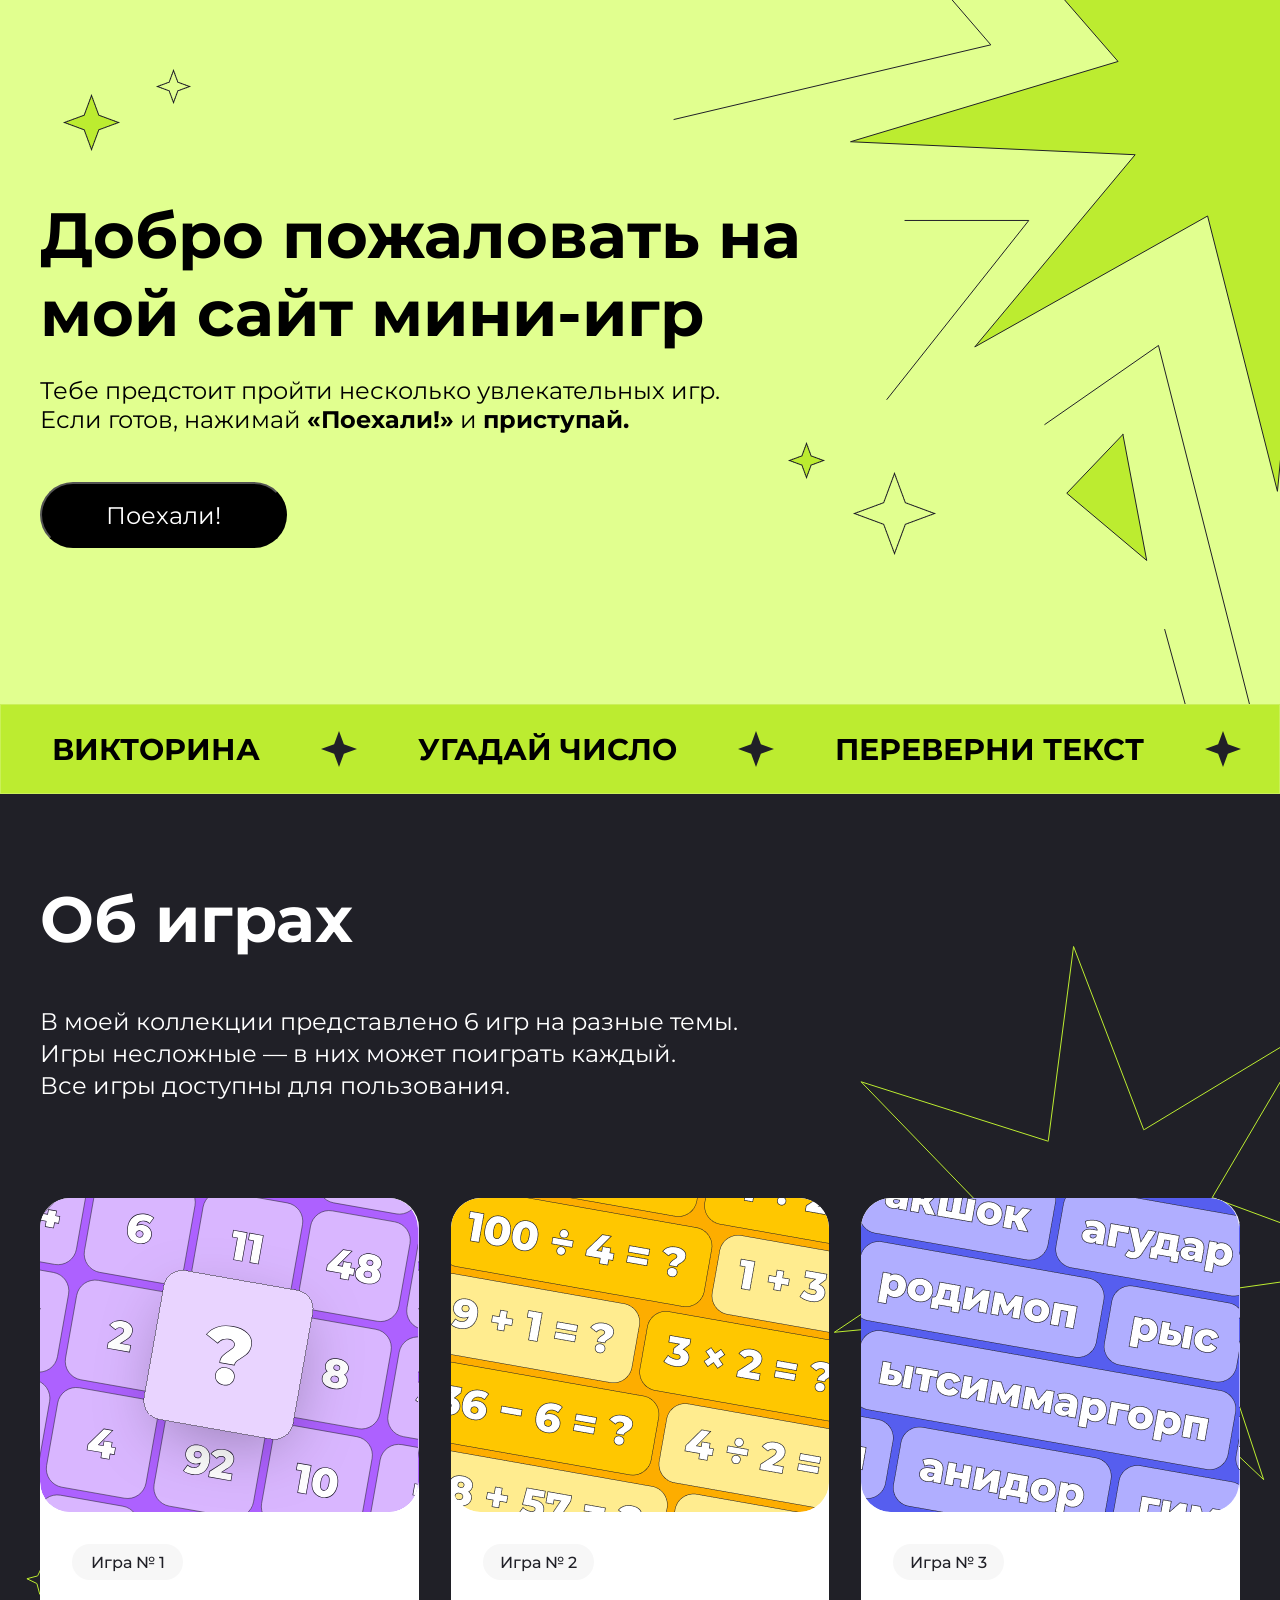
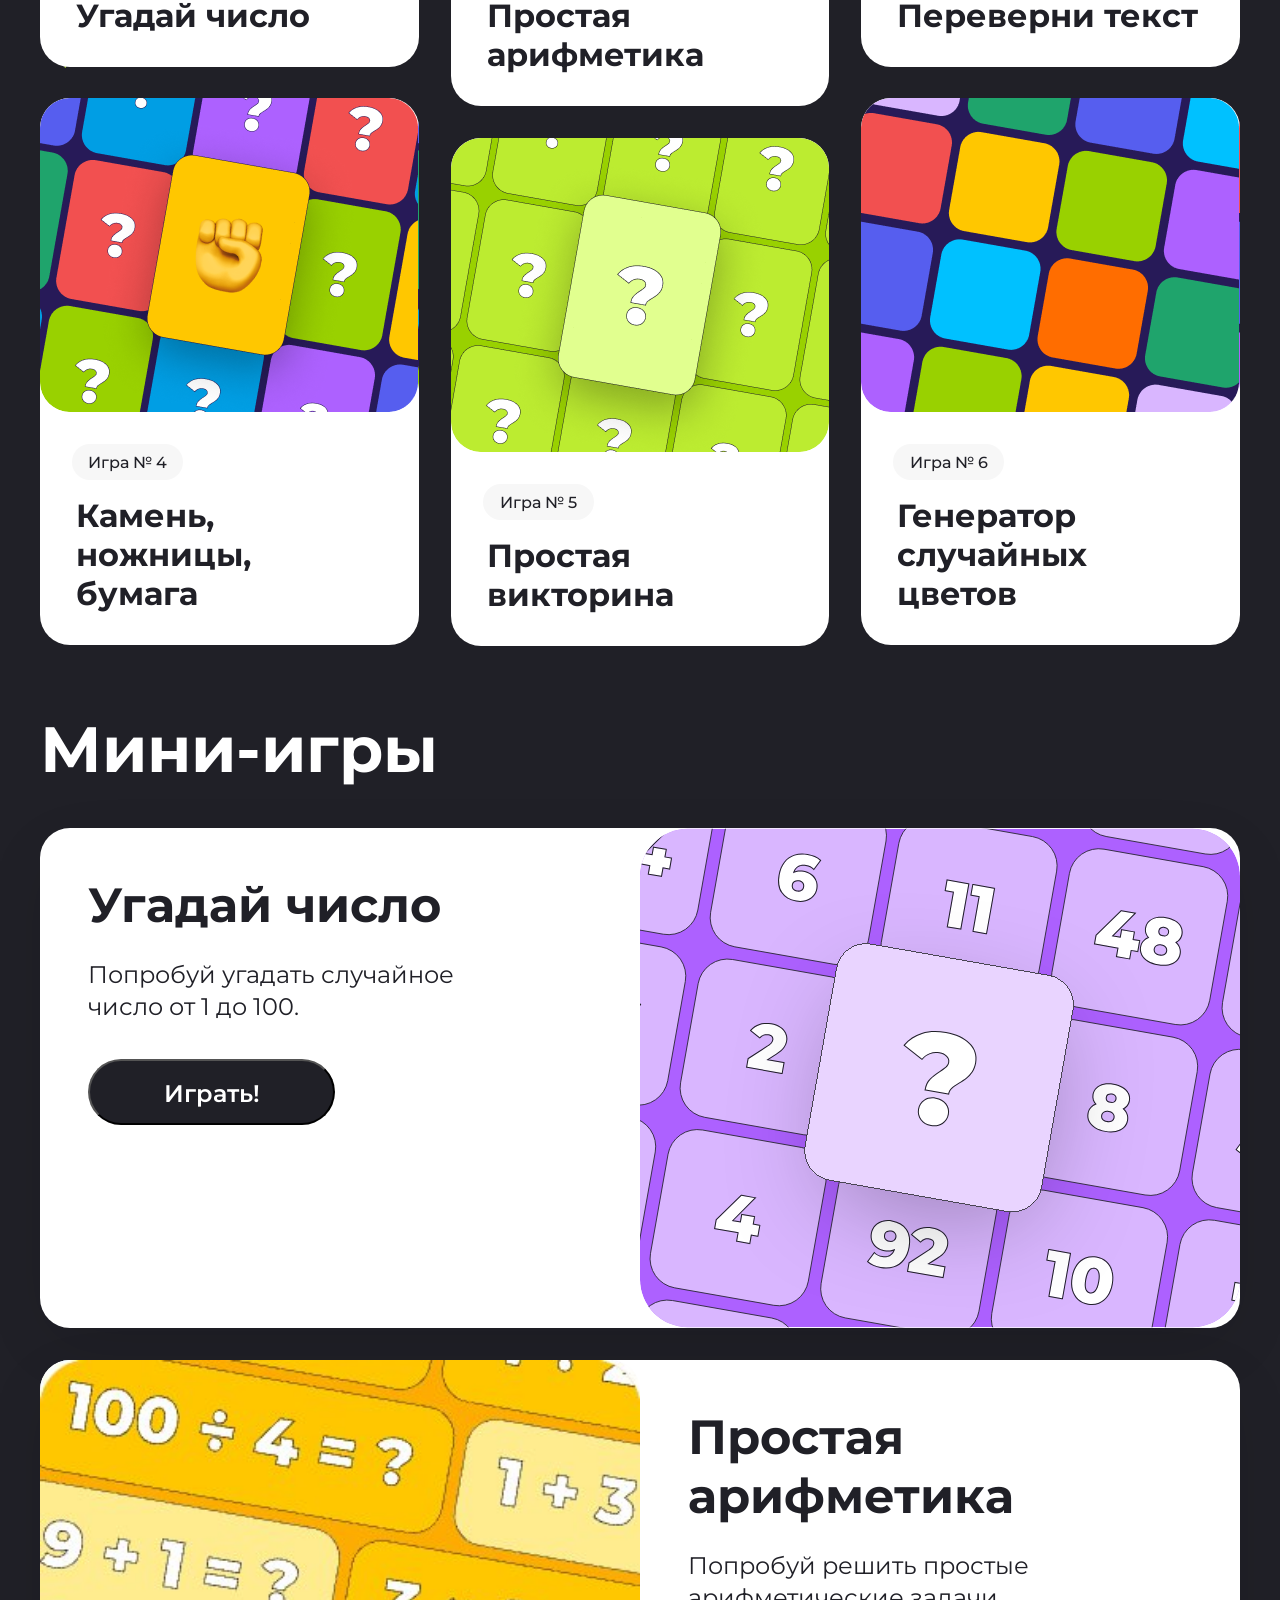
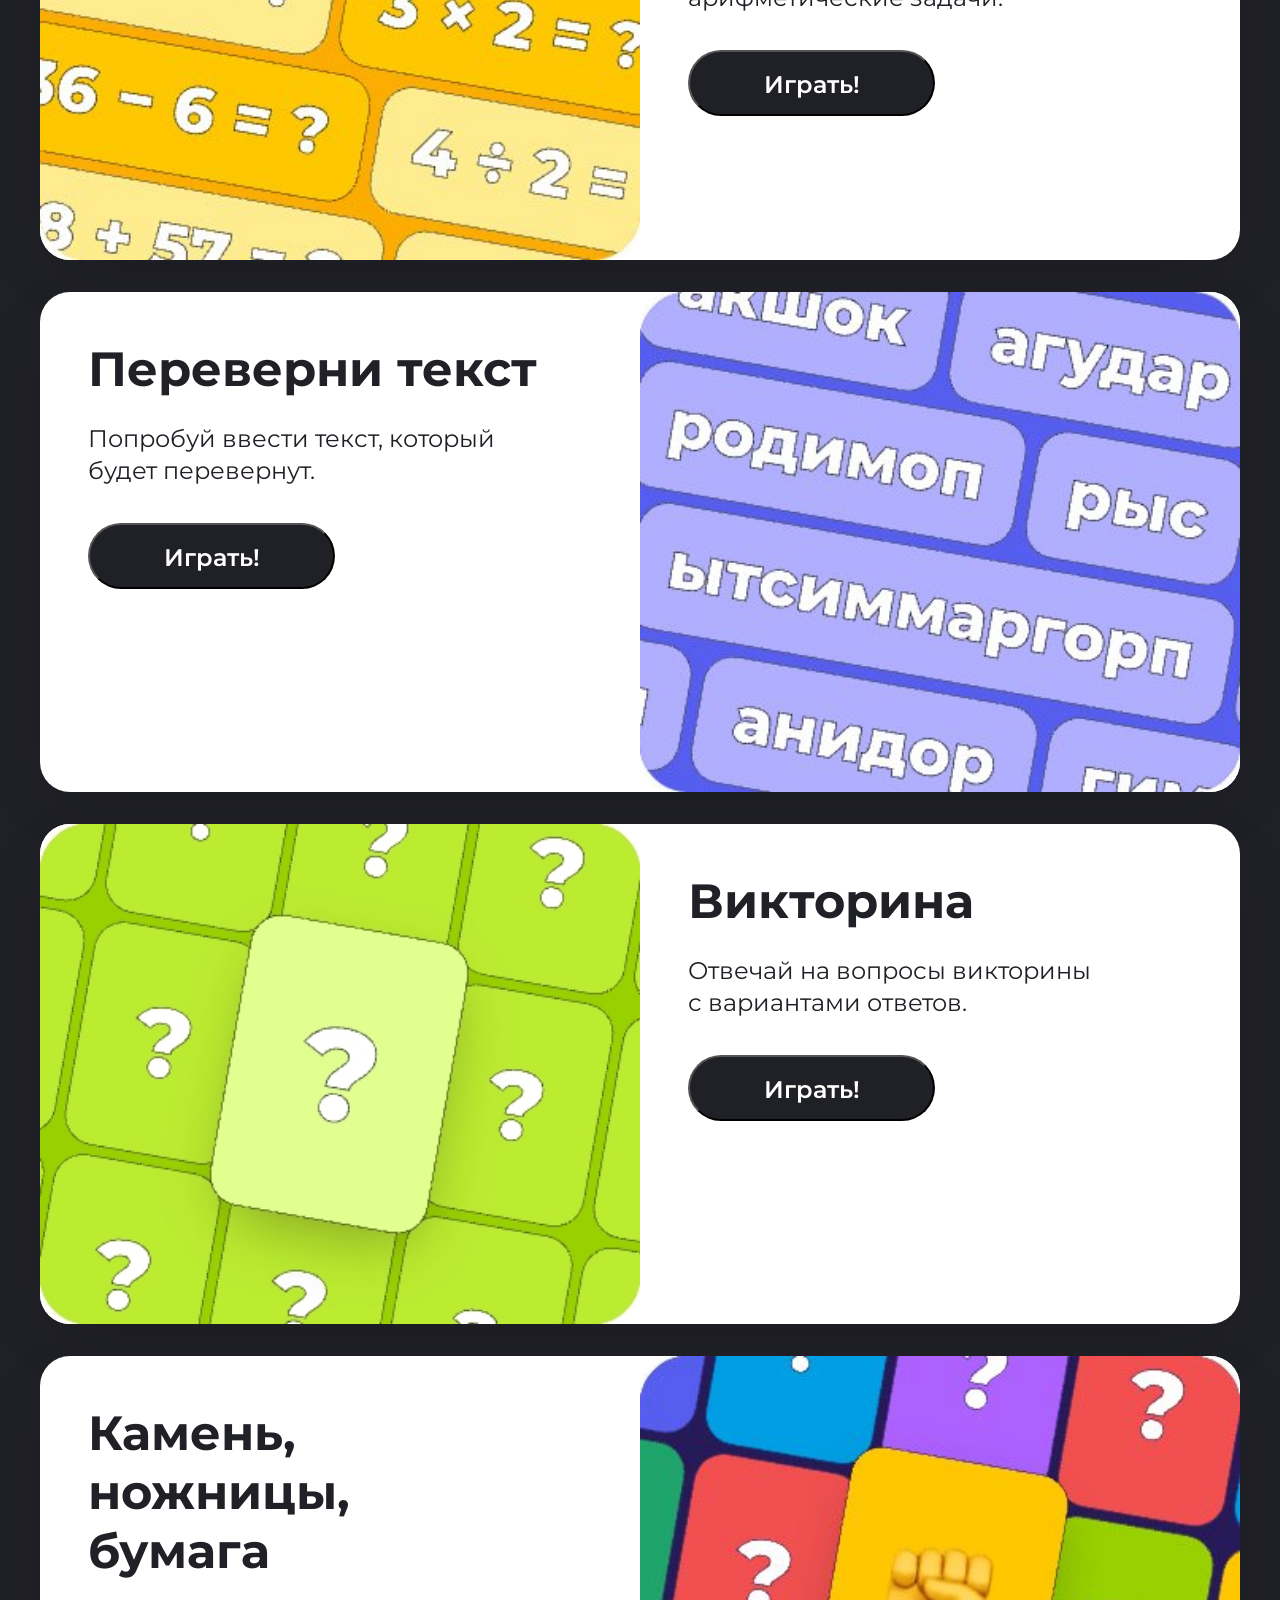
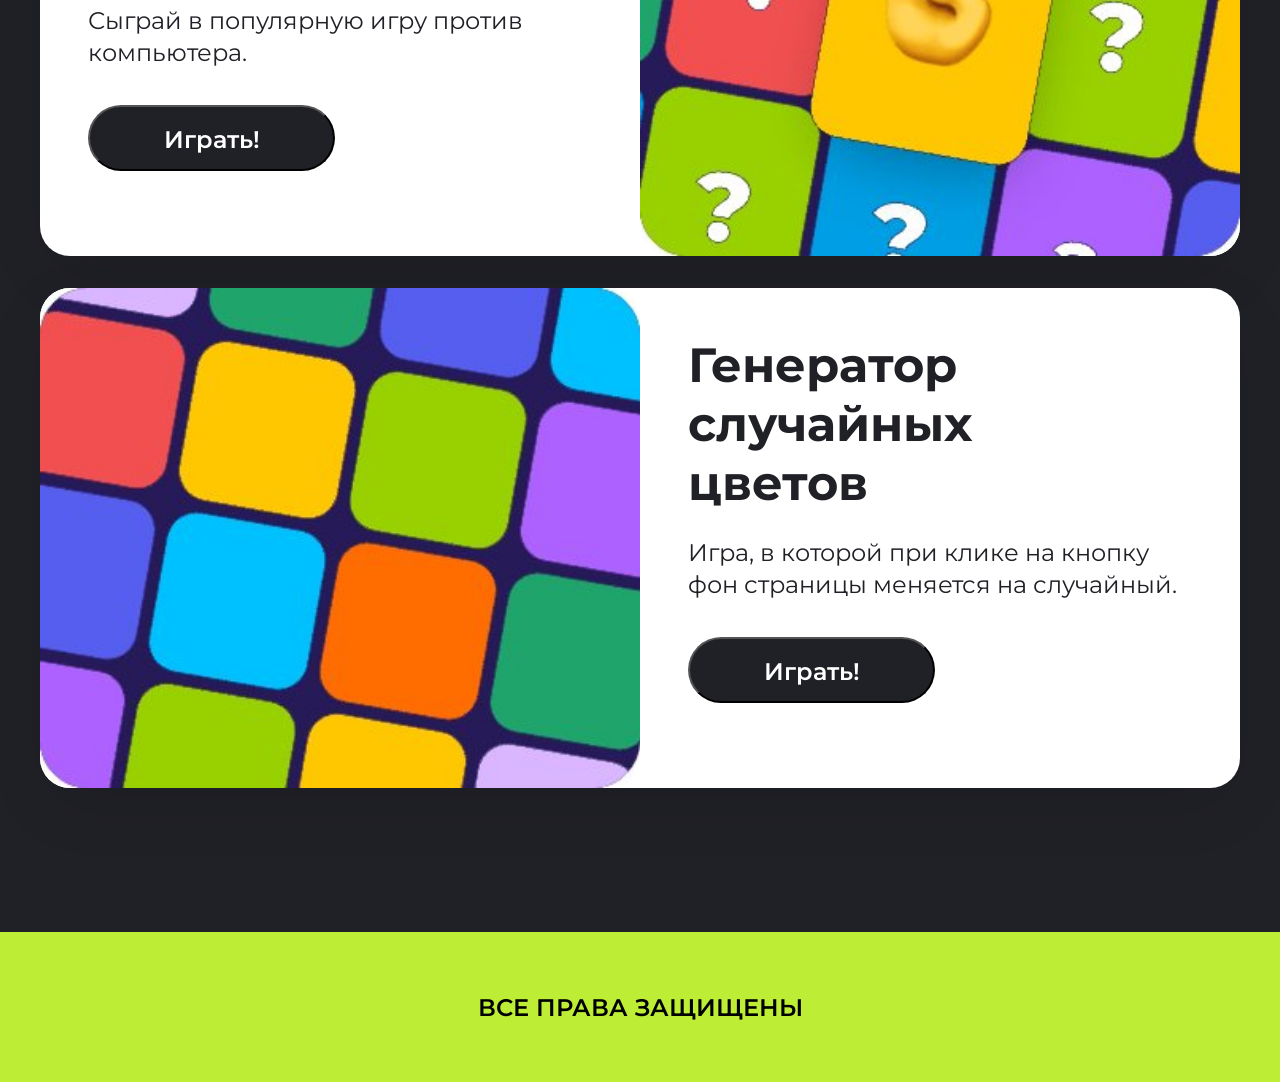
==== index.html @ 97256fae "Revert "добавлен 2 и 3 блок  задач по js"" ====
<!DOCTYPE html>
<html lang="en">
<head>
    <meta charset="UTF-8">
    <meta name="viewport" content="width=device-width, initial-scale=1.0">
    <link rel="preconnect" href="https://fonts.googleapis.com">
    <link rel="preconnect" href="https://fonts.gstatic.com" crossorigin>
    <link href="https://fonts.googleapis.com/css2?family=Montserrat:ital,wght@0,100..900;1,100..900&display=swap" rel="stylesheet">
    <link rel="stylesheet" href="style.css">
    <title>Homework1</title>
</head>
<body>
    <header class="header center">
        <section>
            <div class="distance">
        <h1 class="section__title">Добро пожаловать 
            на мой сайт мини-игр</h1>
        <p class="section__description">Тебе предстоит пройти несколько увлекательных игр. 
            Если готов, нажимай <b>«Поехали!»</b> и <b>приступай.</b></p>
            </div>
        </section>
        <button class="header__button">Поехали!</button>
    </header>
    <main>
      <div class="banner">
        <div class="banner__text">Викторина</div><img class="banner__img" src="img/Star_black.svg" alt="Star">
        <div class="banner__text">угадай число</div><img class="banner__img" src="img/Star_black.svg" alt="Star">
        <div class="banner__text">Переверни текст</div><img class="banner__img" src="img/Star_black.svg" alt="Star">
        <div class="banner__text">Простая арифметика</div><img class="banner__img" src="img/Star_black.svg" alt="Star">
        <div class="banner__text">Камень, ножницы, бумага</div><img class="banner__img" src="img/Star_black.svg" alt="Star">
        <div class="banner__text">Генератор случайных цветов</div><img class="banner__img" src="img/Star_black.svg" alt="Star"> 
    </div>
        <section class="games__container center">
            <h2 class="games"> Об играх</h2>
            <p class="games__text">В моей коллекции представлено 6 игр на разные темы.<br>
                 Игры несложные — в них может поиграть каждый. <br>
                Все игры доступны для пользования.</p>

        <article class="product__games">
          <a class="img__card" href="#">
            <div class="img__item img__item_1"></div>
            <div class="img__number">Игра № 1</div>
            <div class="img__text">Угадай число</div>
          </a>
          <a class="img__card"  href="#">
            <div class="img__item img__item_2"></div>
            <div class="img__number">Игра № 2</div>
            <div class="img__text">Простая арифметика</div>
          </a>
          <a class="img__card"  href="#">
              <div class="img__item img__item_3"></div>
              <div class="img__number">Игра № 3</div>
              <div class="img__text">Переверни текст</div>
          </a>
          <a class="img__card img__card_top" href="#">
              <div class="img__item img__item_4"></div>
              <div class="img__number">Игра № 4</div>
              <div class="img__text">Камень, ножницы, <br> бумага</div>

          </a>
          <a class="img__card"  href="#">
            <div class="img__item img__item_5"></div>
            <div class="img__number">Игра № 5</div>
            <div class="img__text">Простая викторина</div>
        </a>
        <a class="img__card img__card_top" href="#">
            <div class="img__item img__item_6"></div>
            <div class="img__number">Игра № 6</div>
            <div class="img__text">Генератор случайных цветов</div>
        </a>

        </article>
        </section>
        <section class="minigame center">

            <img class="fon__star fon__star_topm" src="./img/Star 11.png" alt="#">
            <img class="fon__star fon__star_topl" src="./img/Star 12.png" alt="#">
            <img class="fon__star fon__star_butm" src="./img/Star 11.png" alt="#">
            <img class="fon__star fon__star_butl" src="./img/Star 12.png" alt="#">
            
            <h1 class="minigame__title">Мини-игры</h1>
            <div class="minigame__conteiner">
                <div class="preview-game preview-game1  preview-game--left">
                    <div class="preview-game__text">
                        <h1 class="preview-game__title">Угадай число</h1>
                        <p class="preview-game__description">Попробуй угадать случайное <br>число от 1 до 100.</p>
                        <button class="preview-game__button">Играть!</button>
                    </div>
                    <img class="preview-game__img" src="./img/Обложка карточки.svg" alt="Угадай число">
                </div>
                <div class="preview-game preview-game2 preview-game--right">
                    <img class="preview-game__img" src="./img/N2.jpeg" alt="Простая арифметика">
                    <div class="preview-game__text">
                        <h1 class="preview-game__title">Простая арифметика</h1>
                        <p class="preview-game__description">Попробуй решить простые арифметические задачи.</p>
                        <button class="preview-game__button">Играть!</button>
                    </div>
                </div>
                <div class="preview-game preview-game--left">
                    <div class="preview-game__text">
                        <h1 class="preview-game__title">Переверни текст</h1>
                        <p class="preview-game__description">Попробуй ввести текст, который <br> будет перевернут.</p>
                        <button class="preview-game__button">Играть!</button>
                    </div>
                    <img class="preview-game__img" src="./img/N3.jpeg" alt="Переверни текст">
                </div>
                <div class="preview-game preview-game4 preview-game--right">
                    <img class="preview-game__img" src="./img/N5.jpeg" alt="Викторина">
                    <div class="preview-game__text">
                        <h1 class="preview-game__title">Викторина</h1>
                        <p class="preview-game__description">Отвечай на вопросы викторины <br> с вариантами ответов.</p>
                        <button class="preview-game__button">Играть!</button>
                    </div>
                </div>
                <div class="preview-game preview-game--left">
                    <div class="preview-game__text">
                        <h1 class="preview-game__title">Камень, <br> ножницы,<br> бумага</h1>
                        <p class="preview-game__description">Сыграй в популярную игру против компьютера.</p>
                        <button class="preview-game__button">Играть!</button>
                    </div>
                    <img class="preview-game__img" src="./img/N4.jpeg" alt="Камень, ножницы, бумага">
                </div>
                <div class="preview-game preview-game--right">
                    <img class="preview-game__img" src="./img/N6.jpeg" alt="Генератор случайных цветов">
                    <div class="preview-game__text">
                        <h1 class="preview-game__title">Генератор случайных <br> цветов</h1>
                        <p class="preview-game__description">Игра, в которой при клике на кнопку фон страницы меняется на случайный.</p>
                        <button class="preview-game__button">Играть!</button>
                    </div>
                </div>
            </div>
        </section>
        <footer class="footer center">
            <h1 class="footer__title">ВСЕ ПРАВА ЗАЩИЩЕНЫ</h1>
        </footer>    
    </main>
</body>
</html>
---- style.css ----
* {
    margin: 0;
    padding: 0;
    box-sizing: border-box;
  }

body {
    font-family: "Montserrat", sans-serif;
    font-optical-sizing: auto;
    font-weight: 400;
    font-style: normal;
}

.header{
    background: #E1FF8F;
    background-image: url(img/star1.png), url(img/star2.png), url(img/starbig.svg);
    background-position: 63px 69px, calc(100% - 344px) calc(100% - 149px), 101% -10px;
    background-repeat: no-repeat;
}

.center{
    padding-left: calc(50% - 600px);
    padding-right: calc(50% - 600px);
}
.section__title{
    font-size: 64px;
    padding-top: 196px;
    max-width: 769px;
    font-weight: 700;
    line-height: 78px;
    width: 769px;
}

.section__description{
    font-size: 24px;
    padding-top: 24px;
    padding-bottom: 48px;
    width: 720px;
}

.header__button{
    background: rgb(0, 0, 0);
    box-sizing: border-box;
    border-radius: 60px;
    color: rgb(255, 255, 255);
    font-family: Montserrat;
    font-size: 24px;
    font-weight: 400;
    line-height: 15px;
    width: 247px;
    height: 66px;
    margin-bottom: 156px;
}

.button:hover {
    color: black;
    background: white;
}

.banner {
    gap: 10px;
    border: 1px;
    border: 1px solid rgba(255, 255, 255, 0.2);
    -webkit-backdrop-filter: blur(50px);
            backdrop-filter: blur(50px);
    background: rgb(188, 236, 48);
    display: flex;
    align-items: center;
    height: 90px;
    overflow: hidden;
  }
  .banner__text {
    font-family: Montserrat;
    font-size: 30px;
    font-weight: 700;
    line-height: 33px;
    text-transform: uppercase;
    padding-right: 51px;
    padding-left: 51px;
    white-space: nowrap;
  }

.games__container {
    display: flex;
    flex-direction: column;
    align-items: flex-start;
    gap: 24px;
    background: #202027;
    height: 1470px;
    background-image: url(img/Star\ 12.svg), url(img/Star\ 11.svg), url(img/Star\ 12mini.svg);
    background-repeat: no-repeat;
    background-position: calc(100% + 10px) 150px, calc(0% + 25px) 770px, calc(0% + 40px) 820px;

}

.games {
    color: #FFF;
    font-size: 64px;
    font-style: normal;
    font-weight: 700;
    line-height: normal;
    padding-top: 86px;
}

.games__text{
    font-size: 24px;
    padding-top: 24px;
    color: #FFF;
    line-height: 32px; 
    padding-bottom:72px;
}

.product__games{
    max-height: 1060px;
    max-width: 1200px;
    display: grid;
    grid-template-columns: repeat(12, 1fr);
    grid-template-rows: repeat(3, 1fr);
    gap: 32px;
    align-items: start;
}

.img__card {
    display: flex;
    flex-direction: column;
    grid-column: span 4;
    background-color: #FFFFFF ;
    border-radius: 30px;
    text-decoration: none;
}

.img__card_top {
    margin-top: -40px;
}

.img__item {
    border-radius: 30px;
    height: 314px;
}

.img__number {
    width: 111px;
    height: 36px;
    color: rgb(32, 32, 39);
    font-size: 16px;
    font-weight: 500;
    border-radius: 52.58px;
    background: rgb(247, 247, 247);
    display: flex;
    justify-content: center;
    align-items: center;
    margin-top: 32px;
    margin-left: 32px;
    margin-bottom: 16px;
}

.img__text {
    color: rgb(32, 32, 39);
    font-size: 32px;
    font-weight: 700;
    text-align: left;
    margin: 0 36px 32px;
    max-width: 372px;
}

.img__item_1 {
    background: url(img/Обложка\ карточки.svg);
}

.img__item_2 {
    background: url(img/простаяарифметика.png);
}

.img__item_3 {
    background: url(img/перевернитекст.png);
}

.img__item_4 {
    background: url(img/камень.png);
}

.img__item_5 {
    background: url(img/викторина.png);
}

.img__item_6 {
    background: url(img/генератор.png);
}

.minigame {
    position: relative;
    padding-top: 46px;
    padding-bottom: 144px;
    display: flex;
    flex-wrap: wrap;
    flex-direction: column;
    background: rgb(32, 32, 39);
}

.fon__star {
  position: absolute;
}
.fon__star_topm {
  left: 1340px;
  top: 93px;
  transform: rotate(deg);
}
.fon__star_topl {
  left: 1370px;
  top: 130px;
  transform: rotate(deg);
}
.fon__star_butm {
  left: 1340px;
  bottom: 65px;
}
.fon__star_butl {
  left: 1370px;
  bottom: 80px;
}
.minigame__title {
  color: rgb(255, 255, 255);
  font-family: inherit;
  font-size: 64px;
  font-weight: 700;
  line-height: 78px;
  text-align: left;
  margin-bottom: 40px;
}
.minigame__conteiner {
  display: flex;
  flex-direction: column;
  gap: 32px;
}

.preview-game {
  height: 500px;
  display: flex;
  border-radius: 30px;
  box-shadow: 0px 20px 67px -12px rgba(0, 0, 0, 0.13);
  background: rgb(255, 255, 255);
  justify-content: space-between;

}

.preview-game4{
  justify-content: flex-start;
}
.preview-game__text {
  padding: 48px;
  font-size: 24px;
  display: flex;
  flex-wrap: wrap;
  flex-direction: column;
  align-items: flex-start;
}


.preview-game__title {
  color: rgb(32, 32, 39);
  font-family: inherit;
  font-size: 48px;
  font-weight: 700;
  line-height: 59px;
  text-align: left;
}
.preview-game__description {
  color: rgb(32, 32, 39);
  font-family: inherit;
  font-weight: 400;
  line-height: 32px;
  text-align: left;
  margin-top: 24px;
}
.preview-game__button {
  margin-top: 36px;
  padding: 16px 28px 16px 28px;
  border-radius: 60px;
  background: rgb(32, 32, 39);
  color: rgb(255, 255, 255);
  font-family: inherit;
  font-size: 24px;
  font-weight: 600;
  line-height: 141.69%;
  text-align: center;
  width: 247px;
  height: 66px;
}
.preview-game__button:hover {
  background: rgb(255, 255, 255);
  color: rgb(32, 32, 39);
}
.preview-game__img {
  width: 600px;
  height: 500px;
  flex-shrink: 0;
  border-radius: 30px;
}

.footer {
  height: 150px;
  background-color: rgb(189, 237, 53);
  display: flex;
  justify-content: space-around;
  align-items: center;
}
.footer__title {
  color: rgb(0, 0, 0);
  font-family: inherit;
  font-size: 24px;
  font-weight: 600;
  line-height: 29px;
  text-align: center;
}

@media (max-width: 767px) {
    .center {
      padding-left: 16px;
      padding-right: 16px;
    }
    .header {
      height: 700px;
      background-image: none;
      background-image: url("img/Vectorfon.svg"), url("img/Star 2.svg"), url("img/Star 3.svg"), url("img/Star 4.svg"), url("img/Star 5.svg");
      background-position: calc(100% - 0px) 0px, calc(0% + 37px) 94px , calc(0% + 78px) 69px, calc(100% - 50px) 590px, calc(100% - 100px) 570px;
      background-size: auto, 10%, 5%, 10%, 5%;
    }

    .distance {
      margin-left: 30px;
    }
    .section__title {
      width: 262px;
      padding-top: 147px;
      font-size: 40px;
      font-weight: 700;
      text-align: center;
      line-height: 49px;
      font-family: Montserrat;
    }
    .section__description {
      width: 296px;
      font-size: 16px;
      line-height: 20px;
      text-align: center;
    }
    .header__button {
      width: 285px;
      height: 55px;
      font-size: 16px;
      font-weight: 600;
      line-height: 141.69%;
      text-align: center;
      pointer-events: none;
      margin-left: 30px;
    }
    .banner {
      height: 51px;
      top: 649px;
      left: -6px;
      padding: 16px 24px 16px 24px;
    }
    .banner__text {
      font-size: 16px;
      font-weight: 700;
      line-height: 110%;
    }
    .games__container {
        display: none;
      }
      .minigame {
        padding-top: 48px;
        padding-bottom: 48px;
      }
      .minigame__title {
        padding-bottom: 48px;
        font-size: 40px;
        line-height: 49px;
        margin-bottom: 0px;
      }
      .preview-game {
        position: relative;
        height: auto;
        display: flex;
        flex-direction: column-reverse;
      }
      .preview-game--right {
        flex-direction: column;
      }
      .preview-game__text {
        padding: 29px 29px 32px 29px;
      }
      .preview-game__title {
        font-size: 32px;
        line-height: 39px;
      }
      .preview-game__description {
        font-size: 16px;
        line-height: 20px;
      }
      .preview-game__img {
        height: 285px;
        width: 343px;
        
      }
      .preview-game__button {
        width: 285px;
        height: 55px;
        padding: 16px 28px 16px 28px;
        font-size: 16px;
      }
      .footer {
        height: 100px;
      }
      .footer__title {
        font-size: 16px;
        line-height: 20px;
      }
}
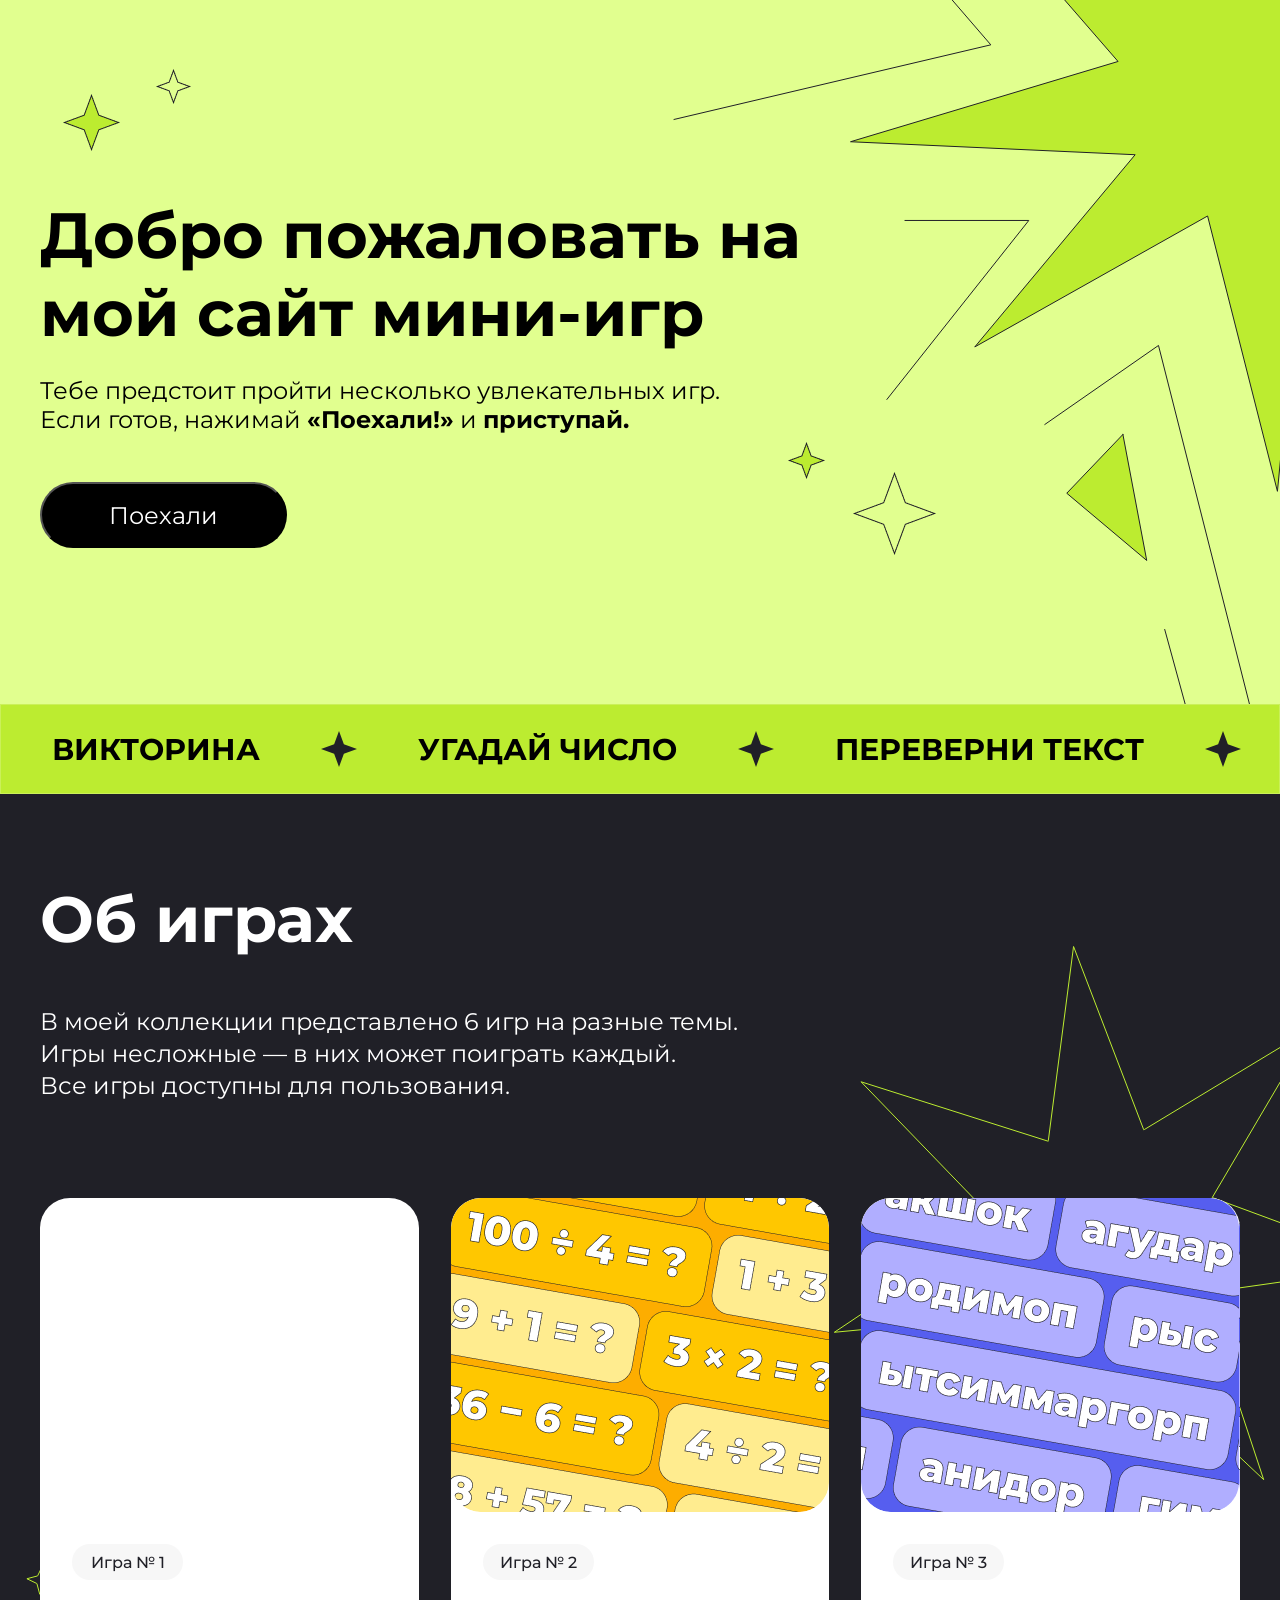
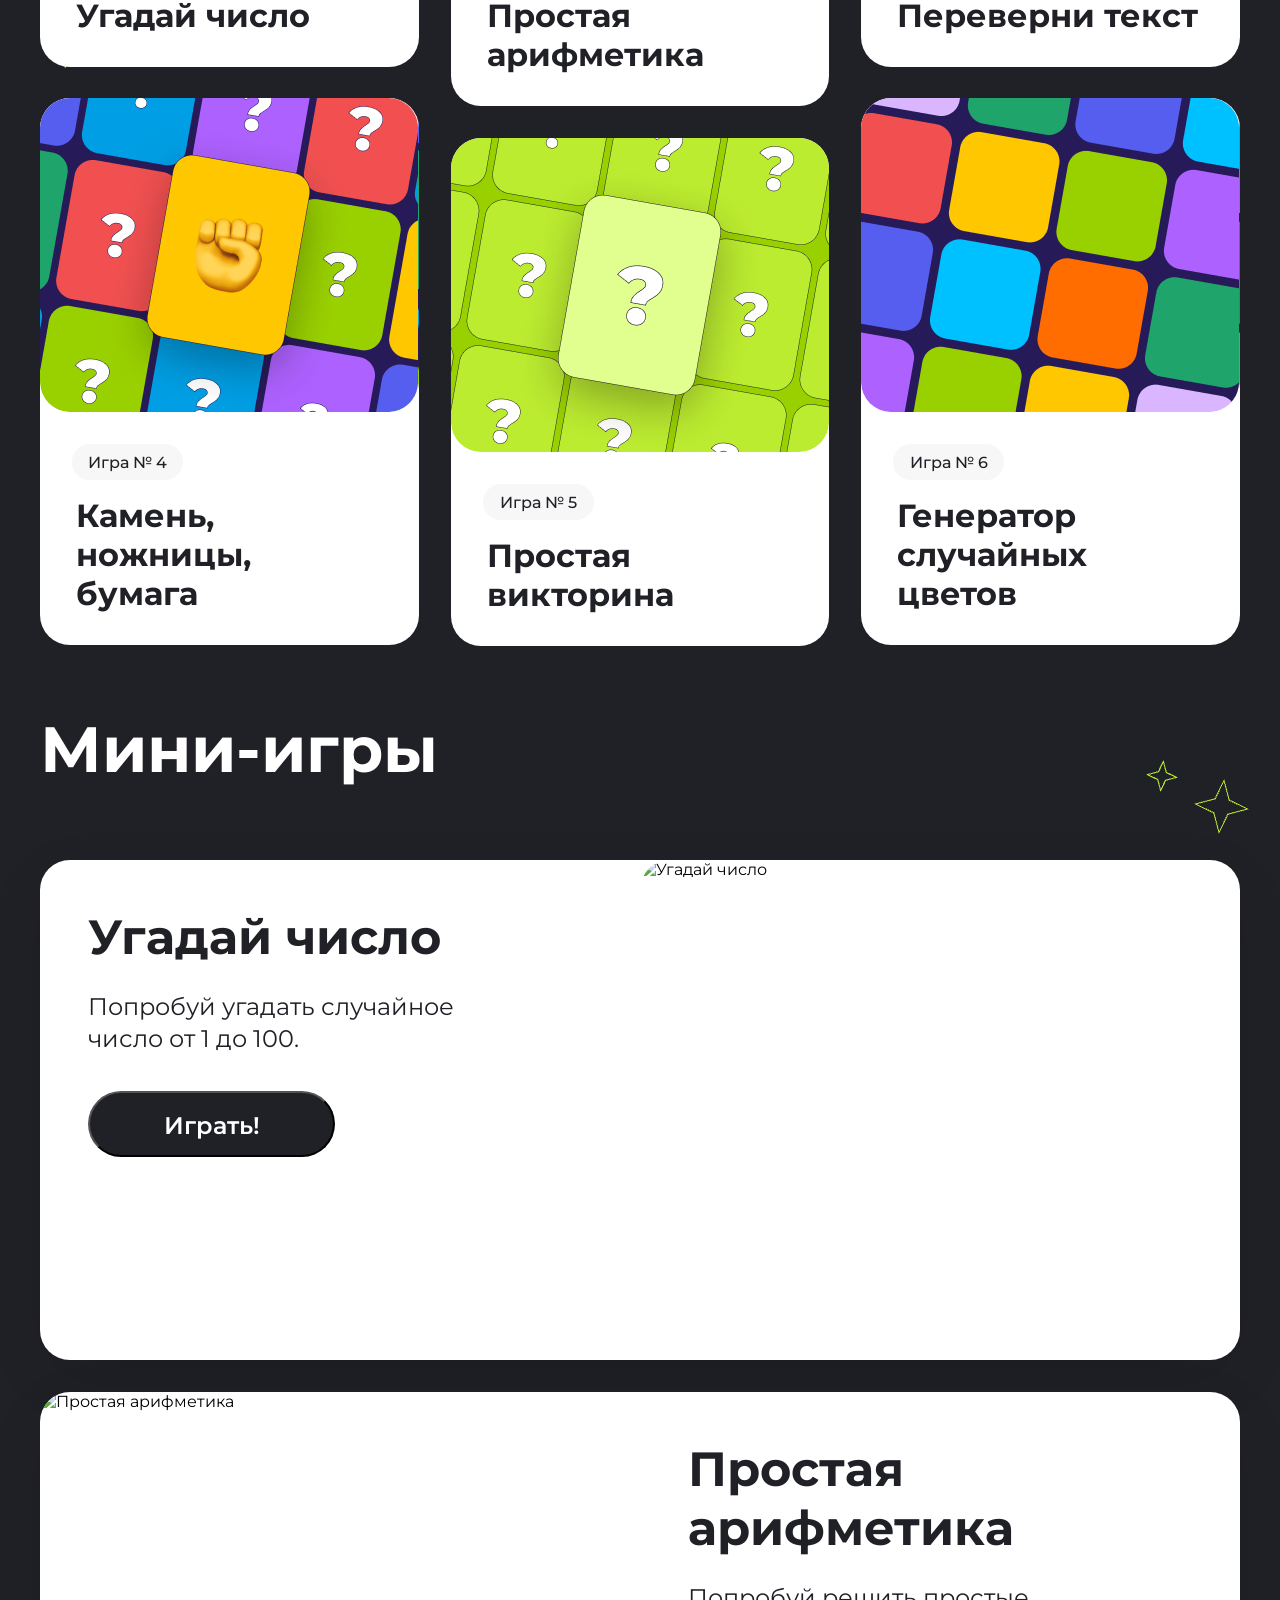
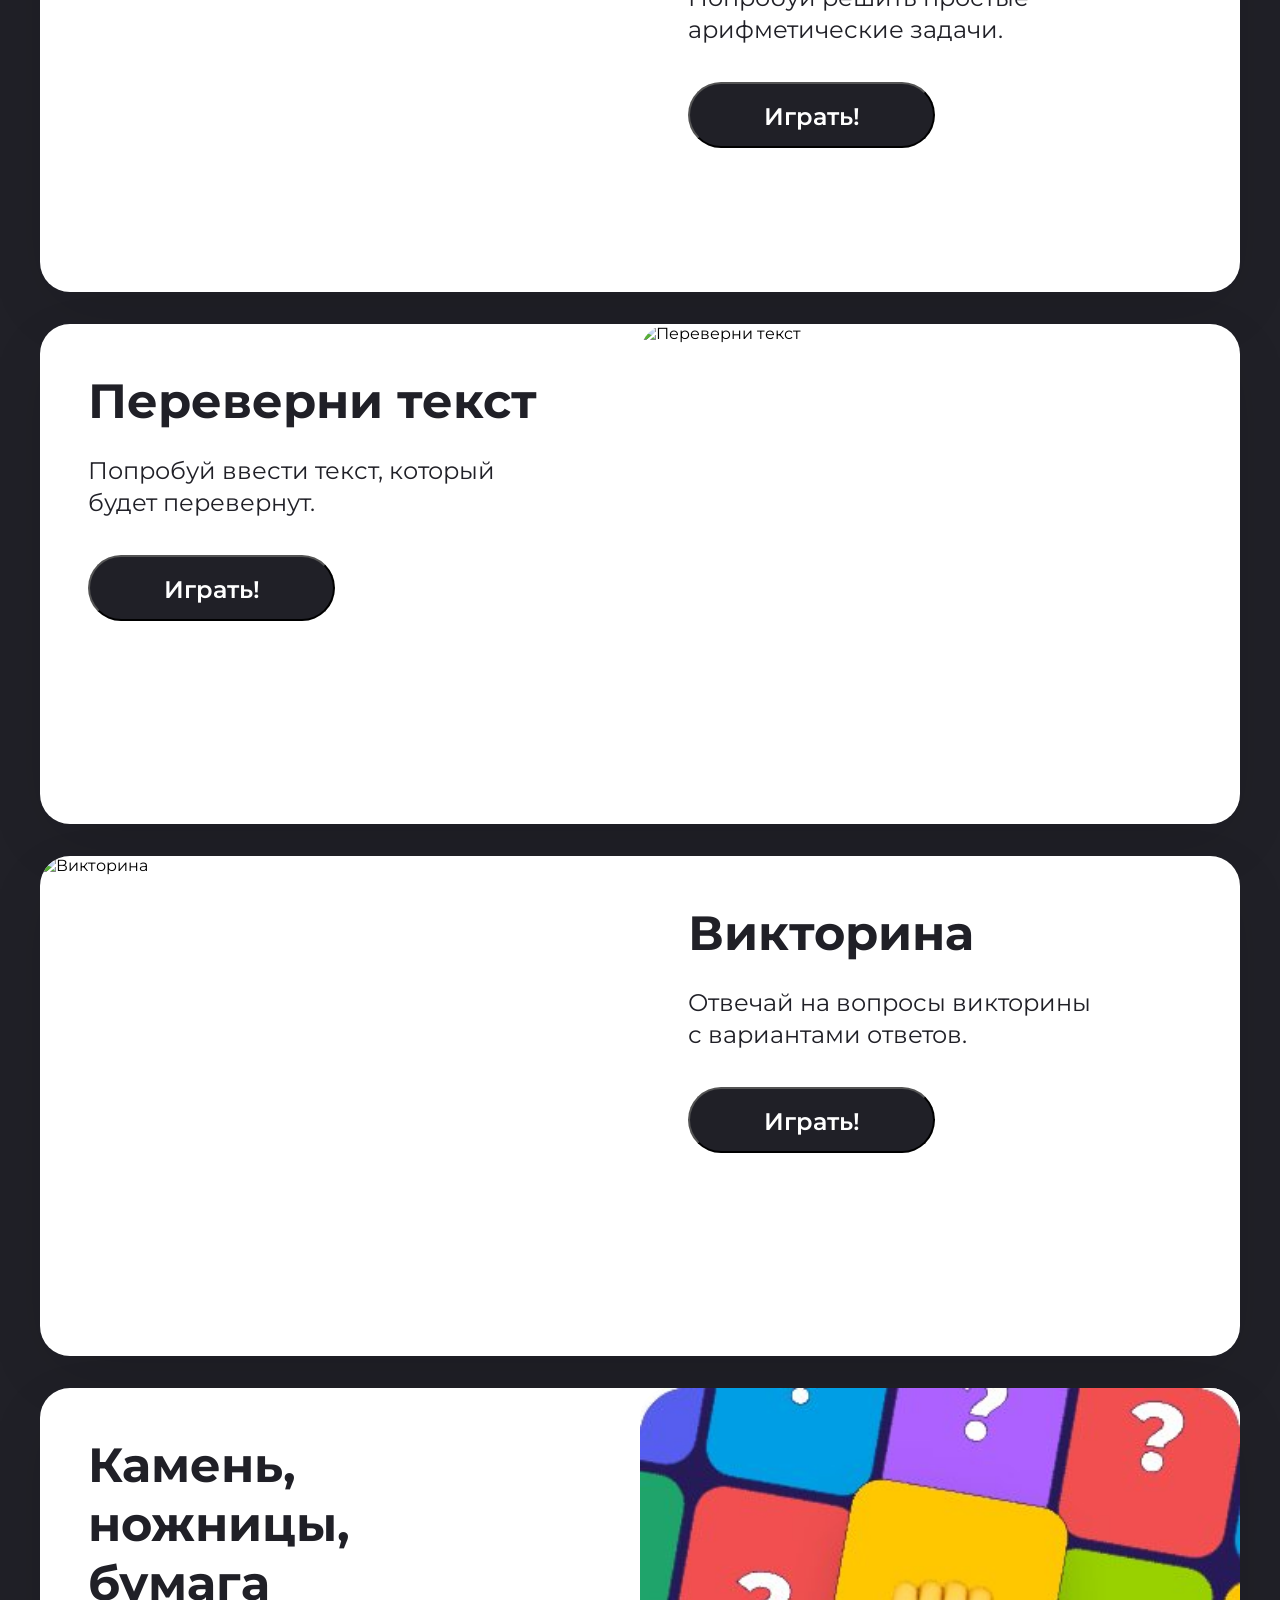
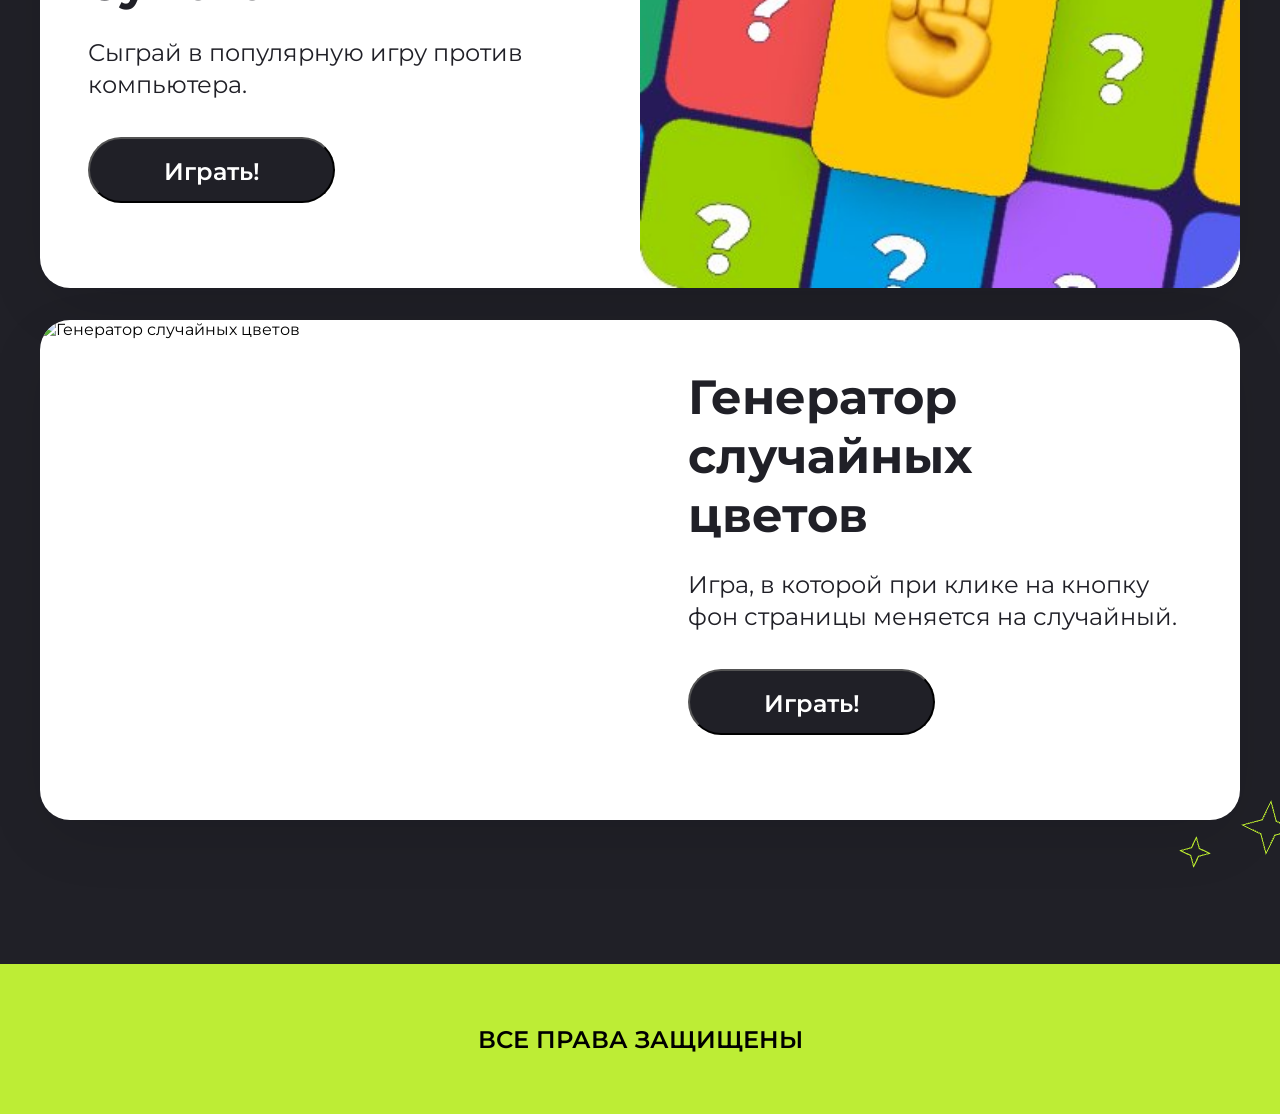
==== commit 836bd445: "кнопка и выравнивание" ====
--- a/index.html
+++ b/index.html
@@ -13,13 +13,15 @@
     <header class="header center">
         <section>
             <div class="distance">
-        <h1 class="section__title">Добро пожаловать 
+        <h1 class="distance__title">Добро пожаловать 
             на мой сайт мини-игр</h1>
-        <p class="section__description">Тебе предстоит пройти несколько увлекательных игр. 
+        <p class="distance__description">Тебе предстоит пройти несколько увлекательных игр. 
             Если готов, нажимай <b>«Поехали!»</b> и <b>приступай.</b></p>
             </div>
         </section>
-        <button class="header__button">Поехали!</button>
+        <form action="#play" class="form__button">
+            <button class="header__button" type="submit" style="text-decoration: none; color: #ffffff;">Поехали</button>
+          </form>
     </header>
     <main>
       <div class="banner">
@@ -31,108 +33,104 @@
         <div class="banner__text">Генератор случайных цветов</div><img class="banner__img" src="img/Star_black.svg" alt="Star"> 
     </div>
         <section class="games__container center">
-            <h2 class="games"> Об играх</h2>
+            <h2 class="games"><a href="#minplay" id="play" style="text-decoration: none; color: #ffffff;">Об играх</a></h2>
             <p class="games__text">В моей коллекции представлено 6 игр на разные темы.<br>
                  Игры несложные — в них может поиграть каждый. <br>
                 Все игры доступны для пользования.</p>
 
-        <article class="product__games">
-          <a class="img__card" href="#">
-            <div class="img__item img__item_1"></div>
-            <div class="img__number">Игра № 1</div>
-            <div class="img__text">Угадай число</div>
+        <article class="games__container__games">
+          <a class="card" href="#">
+            <div class="card__img card__item_1"></div>
+            <div class="card__number">Игра № 1</div>
+            <div class="card__text">Угадай число</div>
           </a>
-          <a class="img__card"  href="#">
-            <div class="img__item img__item_2"></div>
-            <div class="img__number">Игра № 2</div>
-            <div class="img__text">Простая арифметика</div>
+          <a class="card"  href="#">
+            <div class="card__img card__item_2"></div>
+            <div class="card__number">Игра № 2</div>
+            <div class="card__text">Простая арифметика</div>
           </a>
-          <a class="img__card"  href="#">
-              <div class="img__item img__item_3"></div>
-              <div class="img__number">Игра № 3</div>
-              <div class="img__text">Переверни текст</div>
+          <a class="card"  href="#">
+              <div class="card__img card__item_3"></div>
+              <div class="card__number">Игра № 3</div>
+              <div class="card__text">Переверни текст</div>
           </a>
-          <a class="img__card img__card_top" href="#">
-              <div class="img__item img__item_4"></div>
-              <div class="img__number">Игра № 4</div>
-              <div class="img__text">Камень, ножницы, <br> бумага</div>
+          <a class="card img__card_top" href="#">
+              <div class="card__img card__item_4"></div>
+              <div class="card__number">Игра № 4</div>
+              <div class="card__text">Камень, ножницы, <br> бумага</div>
 
           </a>
-          <a class="img__card"  href="#">
-            <div class="img__item img__item_5"></div>
-            <div class="img__number">Игра № 5</div>
-            <div class="img__text">Простая викторина</div>
+          <a class="card"  href="#">
+            <div class="card__img card__item_5"></div>
+            <div class="card__number">Игра № 5</div>
+            <div class="card__text">Простая викторина</div>
         </a>
-        <a class="img__card img__card_top" href="#">
-            <div class="img__item img__item_6"></div>
-            <div class="img__number">Игра № 6</div>
-            <div class="img__text">Генератор случайных цветов</div>
+        <a class="card img__card_top" href="#">
+            <div class="card__img card__item_6"></div>
+            <div class="card__number">Игра № 6</div>
+            <div class="card__text">Генератор случайных цветов</div>
         </a>
 
         </article>
         </section>
-        <section class="minigame center">
-
-            <img class="fon__star fon__star_topm" src="./img/Star 11.png" alt="#">
-            <img class="fon__star fon__star_topl" src="./img/Star 12.png" alt="#">
-            <img class="fon__star fon__star_butm" src="./img/Star 11.png" alt="#">
-            <img class="fon__star fon__star_butl" src="./img/Star 12.png" alt="#">
-            
-            <h1 class="minigame__title">Мини-игры</h1>
+        <section class="minigame center fon__star">
+            <h2 class="minigame__title"><a id="minplay">Мини-игры</a></h2>
             <div class="minigame__conteiner">
-                <div class="preview-game preview-game1  preview-game--left">
+                <article class="preview-game preview-game1  preview-game--left">
                     <div class="preview-game__text">
-                        <h1 class="preview-game__title">Угадай число</h1>
+                        <h3 class="preview-game__title">Угадай число</h3>
                         <p class="preview-game__description">Попробуй угадать случайное <br>число от 1 до 100.</p>
-                        <button class="preview-game__button">Играть!</button>
+                        <button id="play1" class="preview-game__button">Играть!</button>
                     </div>
-                    <img class="preview-game__img" src="./img/Обложка карточки.svg" alt="Угадай число">
-                </div>
-                <div class="preview-game preview-game2 preview-game--right">
-                    <img class="preview-game__img" src="./img/N2.jpeg" alt="Простая арифметика">
+                    <img class="preview-game__img" src="./img/Oblozhka_kartochki.svg" alt="Угадай число">
+                </article>
+                <article class="preview-game preview-game2 preview-game--right">
+                    <img class="preview-game__img" src="./img/Oblozhka_kartochki2.svg" alt="Простая арифметика">
                     <div class="preview-game__text">
-                        <h1 class="preview-game__title">Простая арифметика</h1>
+                        <h3 class="preview-game__title">Простая арифметика</h3>
                         <p class="preview-game__description">Попробуй решить простые арифметические задачи.</p>
                         <button class="preview-game__button">Играть!</button>
                     </div>
-                </div>
-                <div class="preview-game preview-game--left">
+                </article>
+                <article class="preview-game preview-game--left">
                     <div class="preview-game__text">
-                        <h1 class="preview-game__title">Переверни текст</h1>
+                        <h3 class="preview-game__title">Переверни текст</h3>
                         <p class="preview-game__description">Попробуй ввести текст, который <br> будет перевернут.</p>
                         <button class="preview-game__button">Играть!</button>
                     </div>
-                    <img class="preview-game__img" src="./img/N3.jpeg" alt="Переверни текст">
-                </div>
-                <div class="preview-game preview-game4 preview-game--right">
-                    <img class="preview-game__img" src="./img/N5.jpeg" alt="Викторина">
+                    <img class="preview-game__img" src="./img/Oblozhka_kartochki3.svg" alt="Переверни текст">
+                </article>
+                <article class="preview-game preview-game4 preview-game--right">
+                    <img class="preview-game__img" src="./img/Oblozhka_kartochki4.svg" alt="Викторина">
                     <div class="preview-game__text">
-                        <h1 class="preview-game__title">Викторина</h1>
+                        <h3 class="preview-game__title">Викторина</h3>
                         <p class="preview-game__description">Отвечай на вопросы викторины <br> с вариантами ответов.</p>
                         <button class="preview-game__button">Играть!</button>
                     </div>
-                </div>
-                <div class="preview-game preview-game--left">
+                </article>
+                <article class="preview-game preview-game--left">
                     <div class="preview-game__text">
-                        <h1 class="preview-game__title">Камень, <br> ножницы,<br> бумага</h1>
+                        <h3 class="preview-game__title">Камень, <br> ножницы,<br> бумага</h3>
                         <p class="preview-game__description">Сыграй в популярную игру против компьютера.</p>
                         <button class="preview-game__button">Играть!</button>
                     </div>
                     <img class="preview-game__img" src="./img/N4.jpeg" alt="Камень, ножницы, бумага">
-                </div>
-                <div class="preview-game preview-game--right">
-                    <img class="preview-game__img" src="./img/N6.jpeg" alt="Генератор случайных цветов">
+                </article>
+                <article class="preview-game preview-game--right">
+                    <img class="preview-game__img" src="./img/Oblozhka_kartochki6.svg" alt="Генератор случайных цветов">
                     <div class="preview-game__text">
-                        <h1 class="preview-game__title">Генератор случайных <br> цветов</h1>
+                        <h3 class="preview-game__title">Генератор случайных <br> цветов</h3>
                         <p class="preview-game__description">Игра, в которой при клике на кнопку фон страницы меняется на случайный.</p>
                         <button class="preview-game__button">Играть!</button>
+                    
                     </div>
-                </div>
+                </article>
             </div>
         </section>
         <footer class="footer center">
-            <h1 class="footer__title">ВСЕ ПРАВА ЗАЩИЩЕНЫ</h1>
+            <h2 class="footer__title">ВСЕ ПРАВА ЗАЩИЩЕНЫ</h2>
         </footer>    
     </main>
+    <script src="play.js"></script>
 </body>
 </html>
--- a/style.css
+++ b/style.css
@@ -22,7 +22,7 @@
     padding-left: calc(50% - 600px);
     padding-right: calc(50% - 600px);
 }
-.section__title{
+.distance__title{
     font-size: 64px;
     padding-top: 196px;
     max-width: 769px;
@@ -31,7 +31,7 @@
     width: 769px;
 }
 
-.section__description{
+.distance__description{
     font-size: 24px;
     padding-top: 24px;
     padding-bottom: 48px;
@@ -110,7 +110,7 @@
     padding-bottom:72px;
 }
 
-.product__games{
+.games__container__games{
     max-height: 1060px;
     max-width: 1200px;
     display: grid;
@@ -120,7 +120,7 @@
     align-items: start;
 }
 
-.img__card {
+.card {
     display: flex;
     flex-direction: column;
     grid-column: span 4;
@@ -133,12 +133,12 @@
     margin-top: -40px;
 }
 
-.img__item {
+.card__img {
     border-radius: 30px;
     height: 314px;
 }
 
-.img__number {
+.card__number {
     width: 111px;
     height: 36px;
     color: rgb(32, 32, 39);
@@ -154,7 +154,7 @@
     margin-bottom: 16px;
 }
 
-.img__text {
+.card__text {
     color: rgb(32, 32, 39);
     font-size: 32px;
     font-weight: 700;
@@ -163,27 +163,27 @@
     max-width: 372px;
 }
 
-.img__item_1 {
-    background: url(img/Обложка\ карточки.svg);
-}
-
-.img__item_2 {
+.card__item_1 {
+    background: url(img/Oblozhka_kartochki.svg);
+}
+
+.card__item_2 {
     background: url(img/простаяарифметика.png);
 }
 
-.img__item_3 {
+.card__item_3 {
     background: url(img/перевернитекст.png);
 }
 
-.img__item_4 {
+.card__item_4 {
     background: url(img/камень.png);
 }
 
-.img__item_5 {
+.card__item_5 {
     background: url(img/викторина.png);
 }
 
-.img__item_6 {
+.card__item_6 {
     background: url(img/генератор.png);
 }
 
@@ -198,26 +198,11 @@
 }
 
 .fon__star {
-  position: absolute;
-}
-.fon__star_topm {
-  left: 1340px;
-  top: 93px;
-  transform: rotate(deg);
-}
-.fon__star_topl {
-  left: 1370px;
-  top: 130px;
-  transform: rotate(deg);
-}
-.fon__star_butm {
-  left: 1340px;
-  bottom: 65px;
-}
-.fon__star_butl {
-  left: 1370px;
-  bottom: 80px;
-}
+  background-image: url(./img/Star11.png), url(./img/Star12.png), url(./img/Star11.png), url(./img/Star12.png);
+  background-repeat: no-repeat;
+  background-position: calc(90% + 23px) 96px, calc(90% + 91px) 115px, calc(90% + 56px) 3372px, calc(84% + 212px) 3336px;
+}
+
 .minigame__title {
   color: rgb(255, 255, 255);
   font-family: inherit;
@@ -225,7 +210,7 @@
   font-weight: 700;
   line-height: 78px;
   text-align: left;
-  margin-bottom: 40px;
+  margin-bottom: 72px;
 }
 .minigame__conteiner {
   display: flex;
@@ -329,7 +314,7 @@
     .distance {
       margin-left: 30px;
     }
-    .section__title {
+    .distance__title {
       width: 262px;
       padding-top: 147px;
       font-size: 40px;
@@ -338,21 +323,27 @@
       line-height: 49px;
       font-family: Montserrat;
     }
-    .section__description {
+    .distance__description {
       width: 296px;
       font-size: 16px;
       line-height: 20px;
       text-align: center;
     }
+
+    .form__button{
+      display: flex; 
+      justify-content: center;
+      align-items: center;
+    }
+
     .header__button {
       width: 285px;
       height: 55px;
       font-size: 16px;
       font-weight: 600;
       line-height: 141.69%;
-      text-align: center;
       pointer-events: none;
-      margin-left: 30px;
+
     }
     .banner {
       height: 51px;
@@ -378,7 +369,7 @@
         line-height: 49px;
         margin-bottom: 0px;
       }
-      .preview-game {
+      .card {
         position: relative;
         height: auto;
         display: flex;
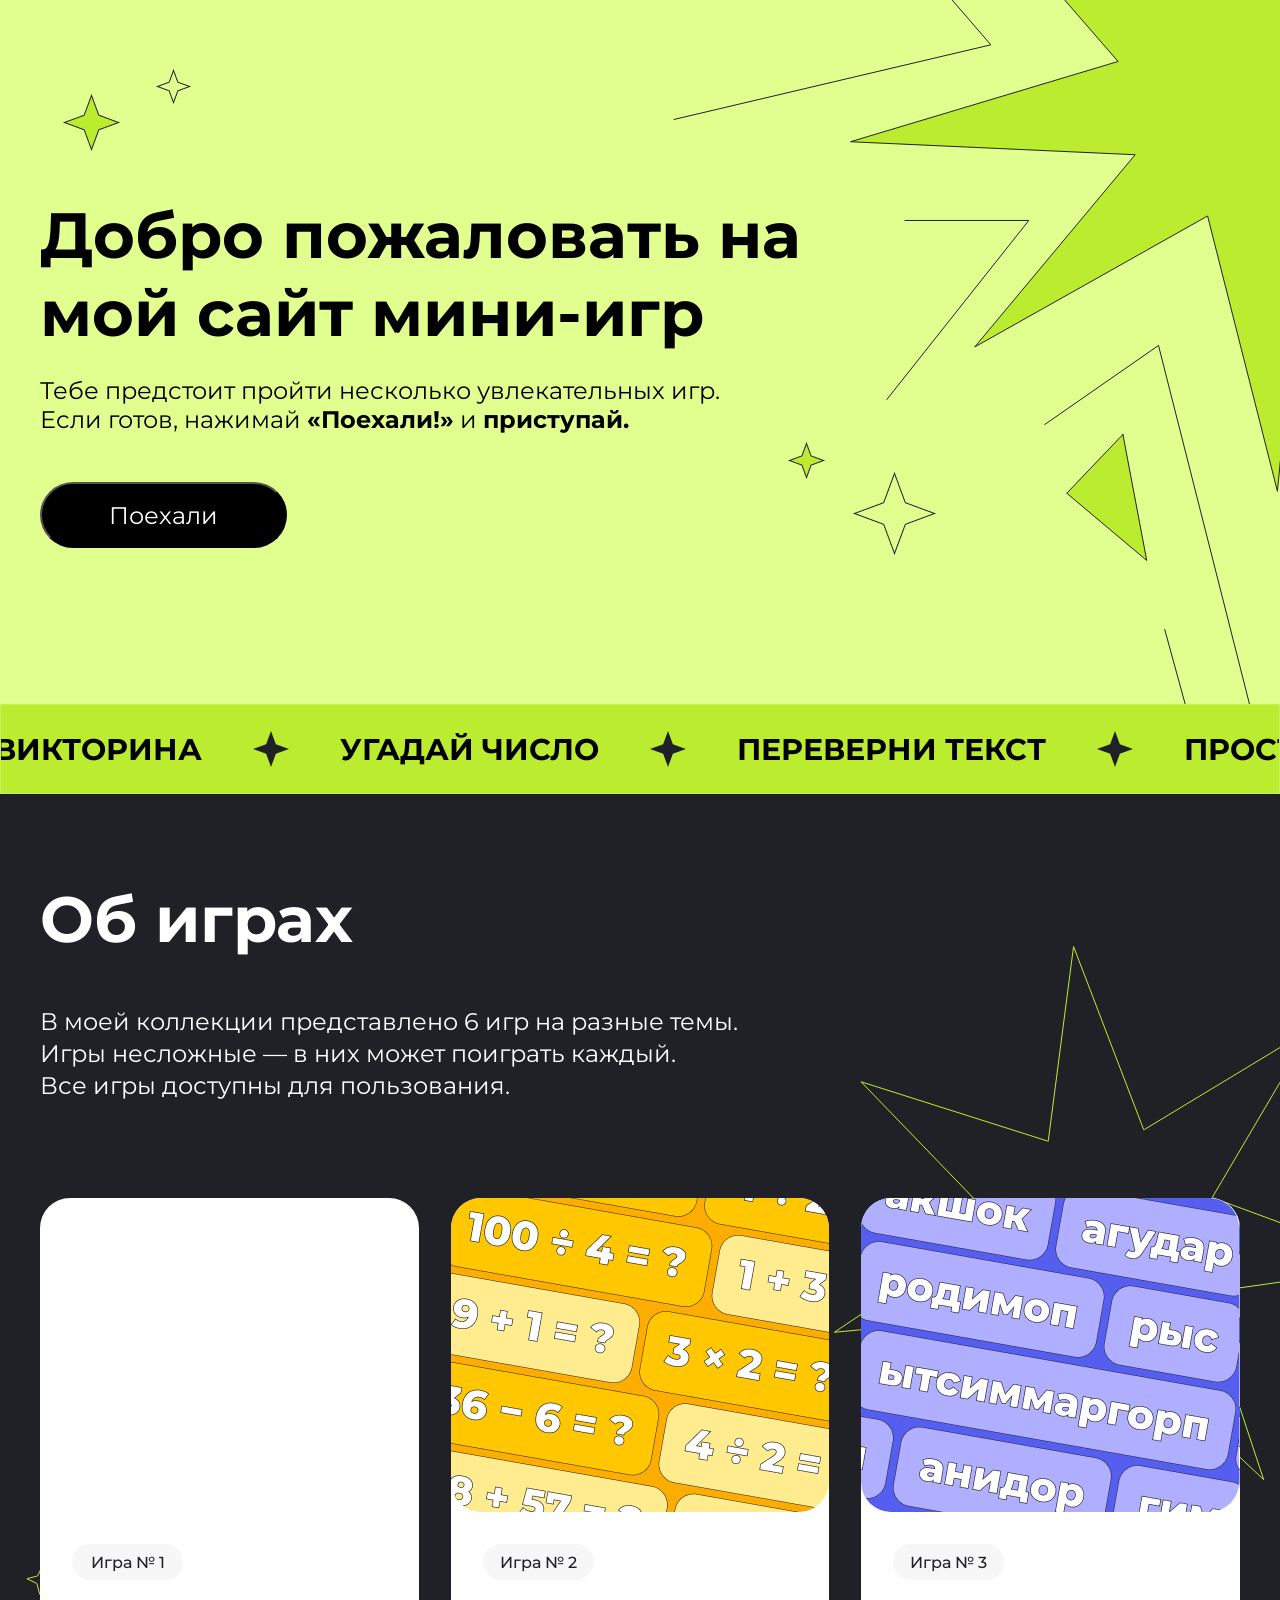
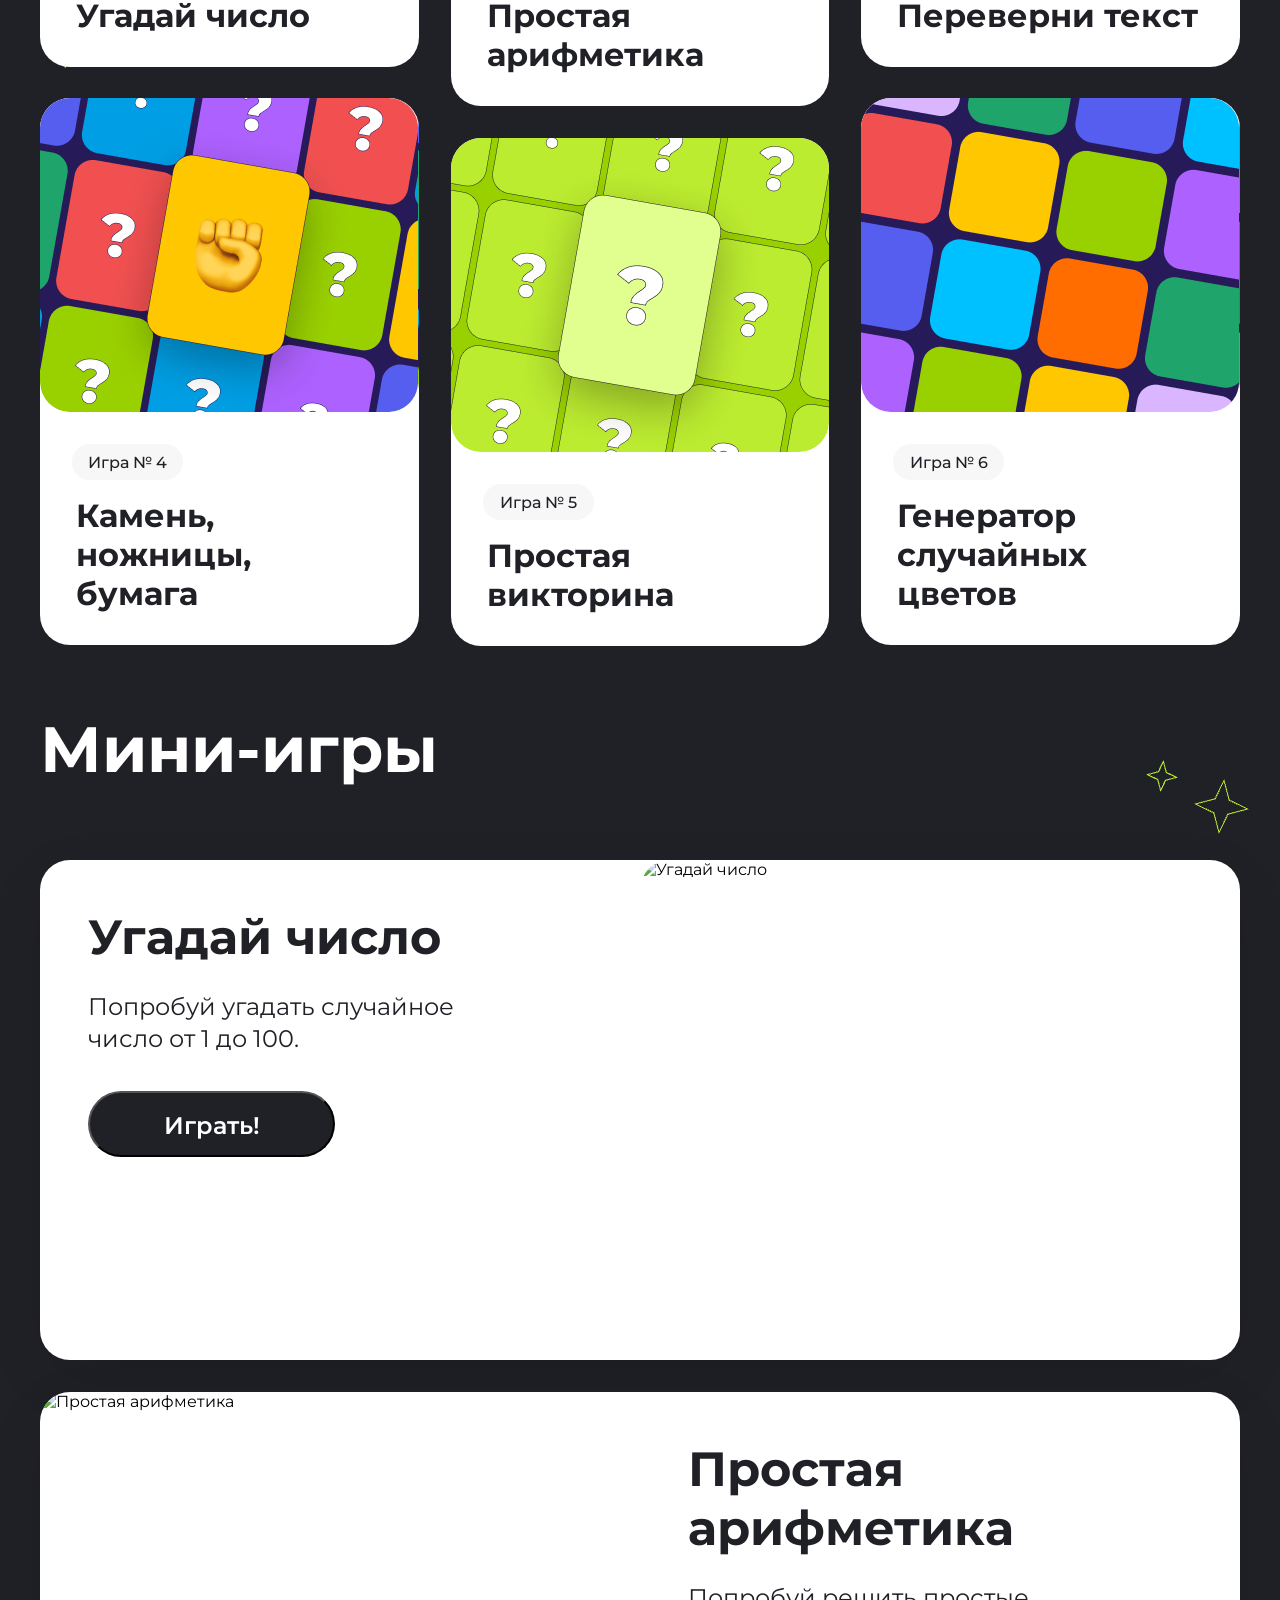
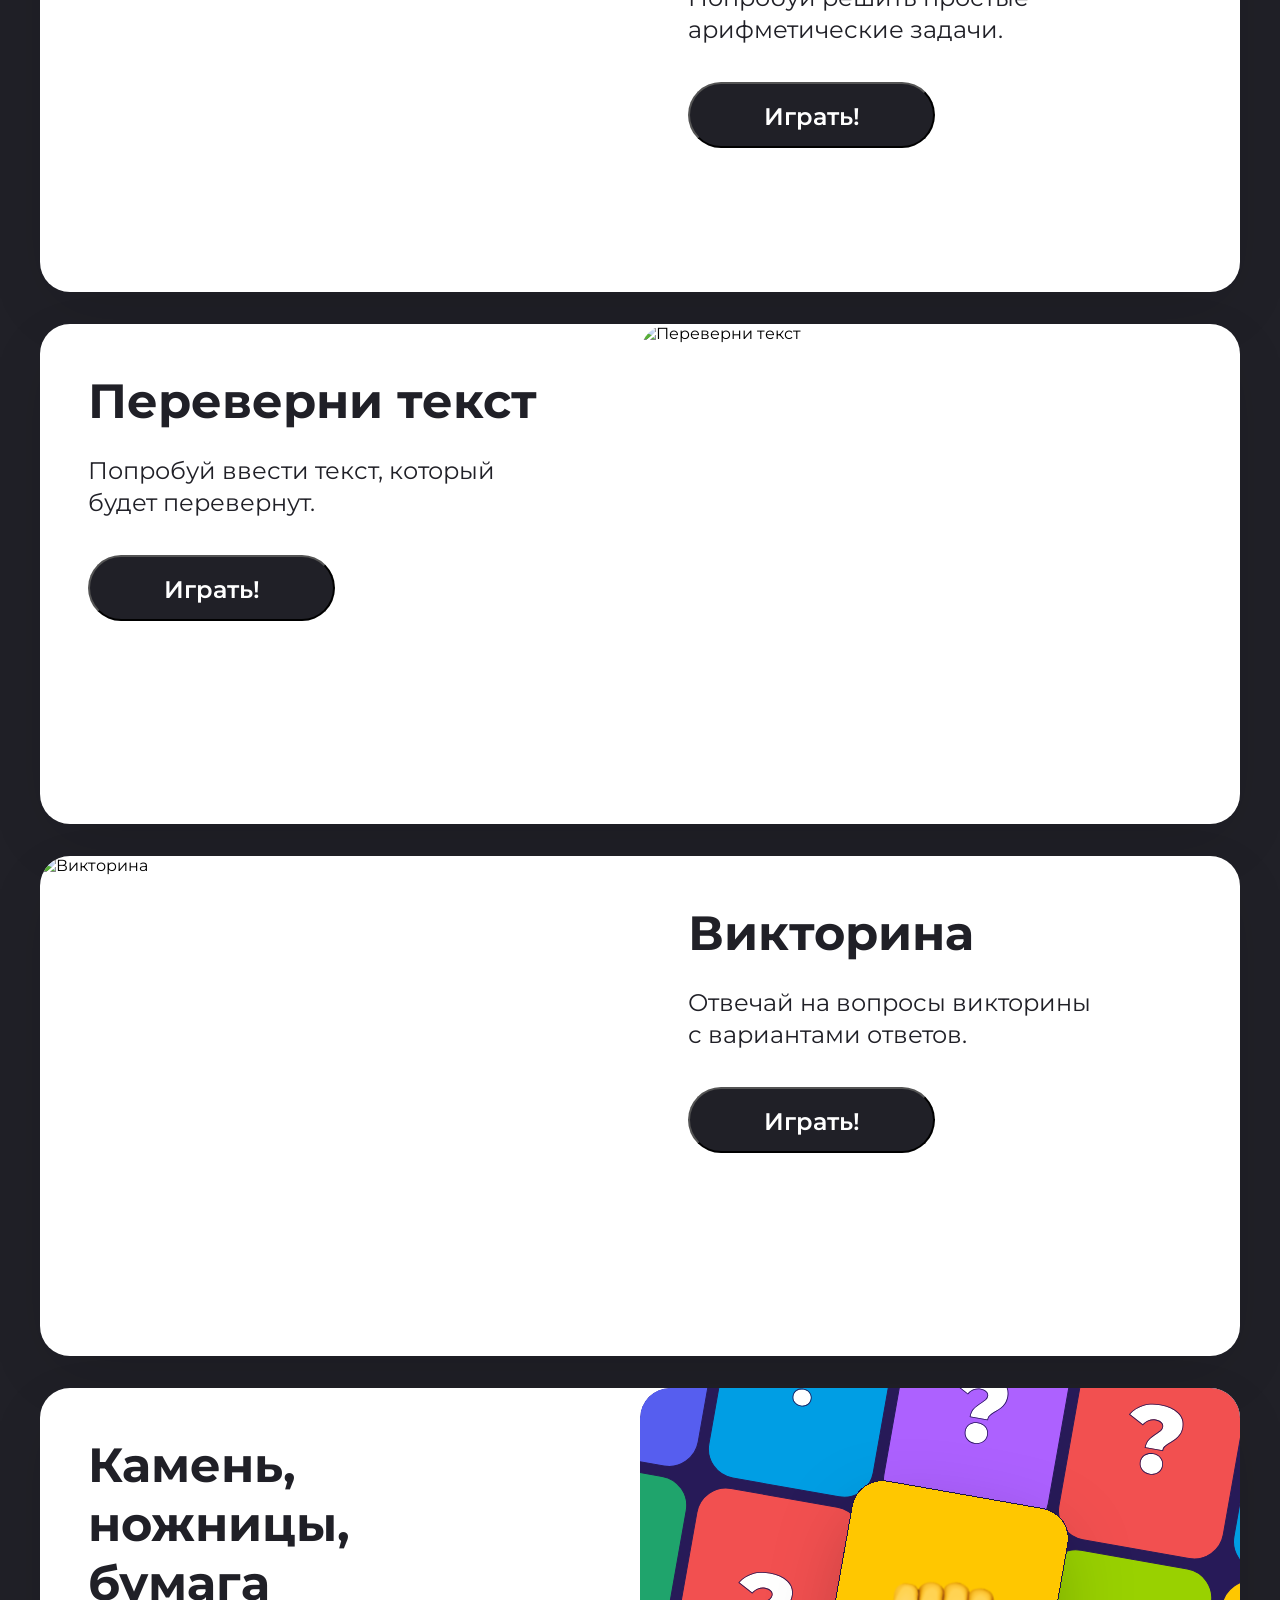
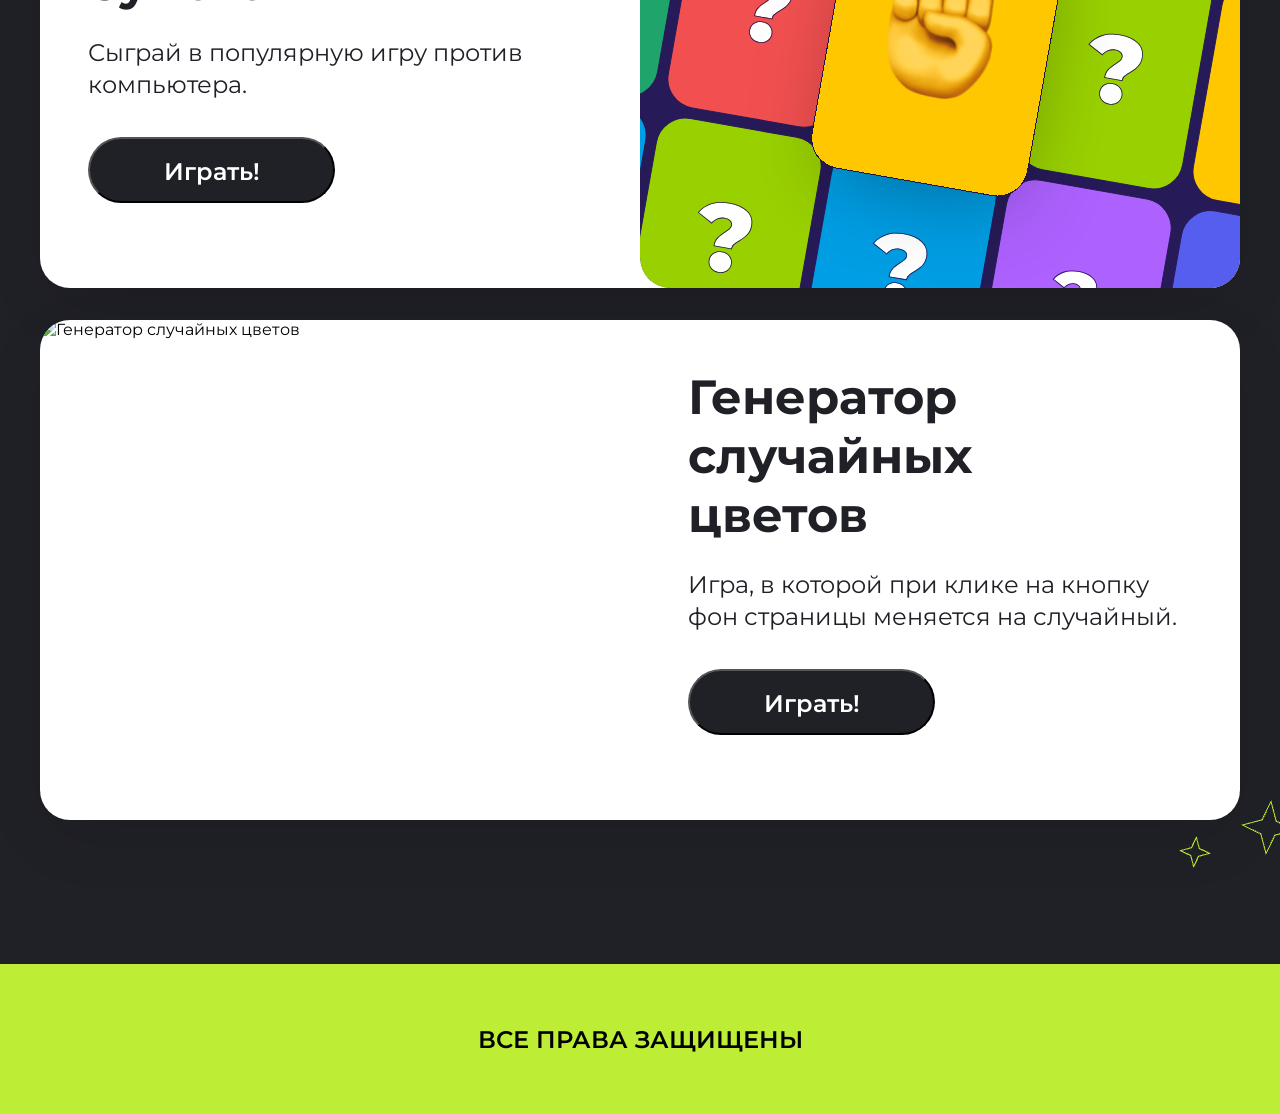
==== commit 0ec7b478: "финал" ====
--- a/index.html
+++ b/index.html
@@ -24,13 +24,24 @@
           </form>
     </header>
     <main>
-      <div class="banner">
-        <div class="banner__text">Викторина</div><img class="banner__img" src="img/Star_black.svg" alt="Star">
-        <div class="banner__text">угадай число</div><img class="banner__img" src="img/Star_black.svg" alt="Star">
-        <div class="banner__text">Переверни текст</div><img class="banner__img" src="img/Star_black.svg" alt="Star">
-        <div class="banner__text">Простая арифметика</div><img class="banner__img" src="img/Star_black.svg" alt="Star">
-        <div class="banner__text">Камень, ножницы, бумага</div><img class="banner__img" src="img/Star_black.svg" alt="Star">
-        <div class="banner__text">Генератор случайных цветов</div><img class="banner__img" src="img/Star_black.svg" alt="Star"> 
+
+        <div class="banner">
+            <div class="dynamic" id="dynamic1">
+            <div class="banner__text">Викторина</div><img class="banner__img" src="img/Star_black.svg" alt="Star">
+            <div class="banner__text">угадай число</div><img class="banner__img" src="img/Star_black.svg" alt="Star">
+            <div class="banner__text">Переверни текст</div><img class="banner__img" src="img/Star_black.svg" alt="Star">
+            <div class="banner__text">Простая арифметика</div><img class="banner__img" src="img/Star_black.svg" alt="Star">
+            <div class="banner__text">Камень, ножницы, бумага</div><img class="banner__img" src="img/Star_black.svg" alt="Star">
+            <div class="banner__text">Генератор случайных цветов</div><img class="banner__img" src="img/Star_black.svg" alt="Star"> 
+            </div>
+            <div class="dynamic" id="dynamic2">
+                <div class="banner__text">Викторина</div><img class="banner__img" src="img/Star_black.svg" alt="Star">
+                <div class="banner__text">угадай число</div><img class="banner__img" src="img/Star_black.svg" alt="Star">
+                <div class="banner__text">Переверни текст</div><img class="banner__img" src="img/Star_black.svg" alt="Star">
+                <div class="banner__text">Простая арифметика</div><img class="banner__img" src="img/Star_black.svg" alt="Star">
+                <div class="banner__text">Камень, ножницы, бумага</div><img class="banner__img" src="img/Star_black.svg" alt="Star">
+                <div class="banner__text">Генератор случайных цветов</div><img class="banner__img" src="img/Star_black.svg" alt="Star"> 
+        </div>
     </div>
         <section class="games__container center">
             <h2 class="games"><a href="#minplay" id="play" style="text-decoration: none; color: #ffffff;">Об играх</a></h2>
@@ -39,33 +50,33 @@
                 Все игры доступны для пользования.</p>
 
         <article class="games__container__games">
-          <a class="card" href="#">
+          <a class="card" href="#chislo">
             <div class="card__img card__item_1"></div>
             <div class="card__number">Игра № 1</div>
             <div class="card__text">Угадай число</div>
           </a>
-          <a class="card"  href="#">
+          <a class="card"  href="#arifmetika">
             <div class="card__img card__item_2"></div>
             <div class="card__number">Игра № 2</div>
             <div class="card__text">Простая арифметика</div>
           </a>
-          <a class="card"  href="#">
+          <a class="card"  href="#text">
               <div class="card__img card__item_3"></div>
               <div class="card__number">Игра № 3</div>
               <div class="card__text">Переверни текст</div>
           </a>
-          <a class="card img__card_top" href="#">
+          <a class="card img__card_top" href="#knb">
               <div class="card__img card__item_4"></div>
               <div class="card__number">Игра № 4</div>
               <div class="card__text">Камень, ножницы, <br> бумага</div>
 
           </a>
-          <a class="card"  href="#">
+          <a class="card"  href="#viktorina">
             <div class="card__img card__item_5"></div>
             <div class="card__number">Игра № 5</div>
             <div class="card__text">Простая викторина</div>
         </a>
-        <a class="card img__card_top" href="#">
+        <a class="card img__card_top" href="#generator">
             <div class="card__img card__item_6"></div>
             <div class="card__number">Игра № 6</div>
             <div class="card__text">Генератор случайных цветов</div>
@@ -77,8 +88,8 @@
             <h2 class="minigame__title"><a id="minplay">Мини-игры</a></h2>
             <div class="minigame__conteiner">
                 <article class="preview-game preview-game1  preview-game--left">
-                    <div class="preview-game__text">
-                        <h3 class="preview-game__title">Угадай число</h3>
+                    <div class="preview-game__text" id="chislo">
+                        <h3 class="preview-game__title ">Угадай число</h3>
                         <p class="preview-game__description">Попробуй угадать случайное <br>число от 1 до 100.</p>
                         <button id="play1" class="preview-game__button">Играть!</button>
                     </div>
@@ -86,42 +97,43 @@
                 </article>
                 <article class="preview-game preview-game2 preview-game--right">
                     <img class="preview-game__img" src="./img/Oblozhka_kartochki2.svg" alt="Простая арифметика">
-                    <div class="preview-game__text">
-                        <h3 class="preview-game__title">Простая арифметика</h3>
+                    <div class="preview-game__text" id="arifmetika">
+                        <h3 class="preview-game__title ">Простая арифметика</h3>
                         <p class="preview-game__description">Попробуй решить простые арифметические задачи.</p>
-                        <button class="preview-game__button">Играть!</button>
+                        <button id="play2" class="preview-game__button">Играть!</button>
                     </div>
                 </article>
                 <article class="preview-game preview-game--left">
-                    <div class="preview-game__text">
+                    <div class="preview-game__text" id="text">
                         <h3 class="preview-game__title">Переверни текст</h3>
                         <p class="preview-game__description">Попробуй ввести текст, который <br> будет перевернут.</p>
-                        <button class="preview-game__button">Играть!</button>
+                        <button id="play3" class="preview-game__button">Играть!</button>
                     </div>
                     <img class="preview-game__img" src="./img/Oblozhka_kartochki3.svg" alt="Переверни текст">
                 </article>
                 <article class="preview-game preview-game4 preview-game--right">
                     <img class="preview-game__img" src="./img/Oblozhka_kartochki4.svg" alt="Викторина">
-                    <div class="preview-game__text">
+                    <div class="preview-game__text" id="viktorina">
                         <h3 class="preview-game__title">Викторина</h3>
                         <p class="preview-game__description">Отвечай на вопросы викторины <br> с вариантами ответов.</p>
-                        <button class="preview-game__button">Играть!</button>
+                        <button id="play4" class="preview-game__button">Играть!</button>
                     </div>
                 </article>
                 <article class="preview-game preview-game--left">
-                    <div class="preview-game__text">
+                    <div class="preview-game__text" id="knb">
                         <h3 class="preview-game__title">Камень, <br> ножницы,<br> бумага</h3>
                         <p class="preview-game__description">Сыграй в популярную игру против компьютера.</p>
-                        <button class="preview-game__button">Играть!</button>
+                        <button id="play5" class="preview-game__button">Играть!</button>
                     </div>
-                    <img class="preview-game__img" src="./img/N4.jpeg" alt="Камень, ножницы, бумага">
+                    <img class="preview-game__img" src="./img/Oblozhka_kartochki5.svg" alt="Камень, ножницы, бумага">
+                    <p class=""></p> 
                 </article>
                 <article class="preview-game preview-game--right">
                     <img class="preview-game__img" src="./img/Oblozhka_kartochki6.svg" alt="Генератор случайных цветов">
-                    <div class="preview-game__text">
+                    <div class="preview-game__text" id="generator">
                         <h3 class="preview-game__title">Генератор случайных <br> цветов</h3>
                         <p class="preview-game__description">Игра, в которой при клике на кнопку фон страницы меняется на случайный.</p>
-                        <button class="preview-game__button">Играть!</button>
+                        <button id="play6" class="preview-game__button">Играть!</button>
                     
                     </div>
                 </article>
--- a/style.css
+++ b/style.css
@@ -68,6 +68,7 @@
     align-items: center;
     height: 90px;
     overflow: hidden;
+    max-width: 100%;
   }
   .banner__text {
     font-family: Montserrat;
@@ -127,6 +128,11 @@
     background-color: #FFFFFF ;
     border-radius: 30px;
     text-decoration: none;
+}
+
+.card:hover{
+  transform: scale(1.05);
+  transition: 1.1s;
 }
 
 .img__card_top {
@@ -375,6 +381,18 @@
         display: flex;
         flex-direction: column-reverse;
       }
+
+      .preview-game{
+        height: auto;
+        width: 343px;
+        max-width: 100%;
+      }
+
+      .preview-game--left{
+        flex-direction: column-reverse;
+      }
+
+
       .preview-game--right {
         flex-direction: column;
       }
@@ -407,4 +425,12 @@
         font-size: 16px;
         line-height: 20px;
       }
+}
+.dynamic {
+  display: flex;
+  flex-direction: row;
+  align-items: center;
+  white-space: nowrap;
+  padding: 0;
+  margin: 0;
 }
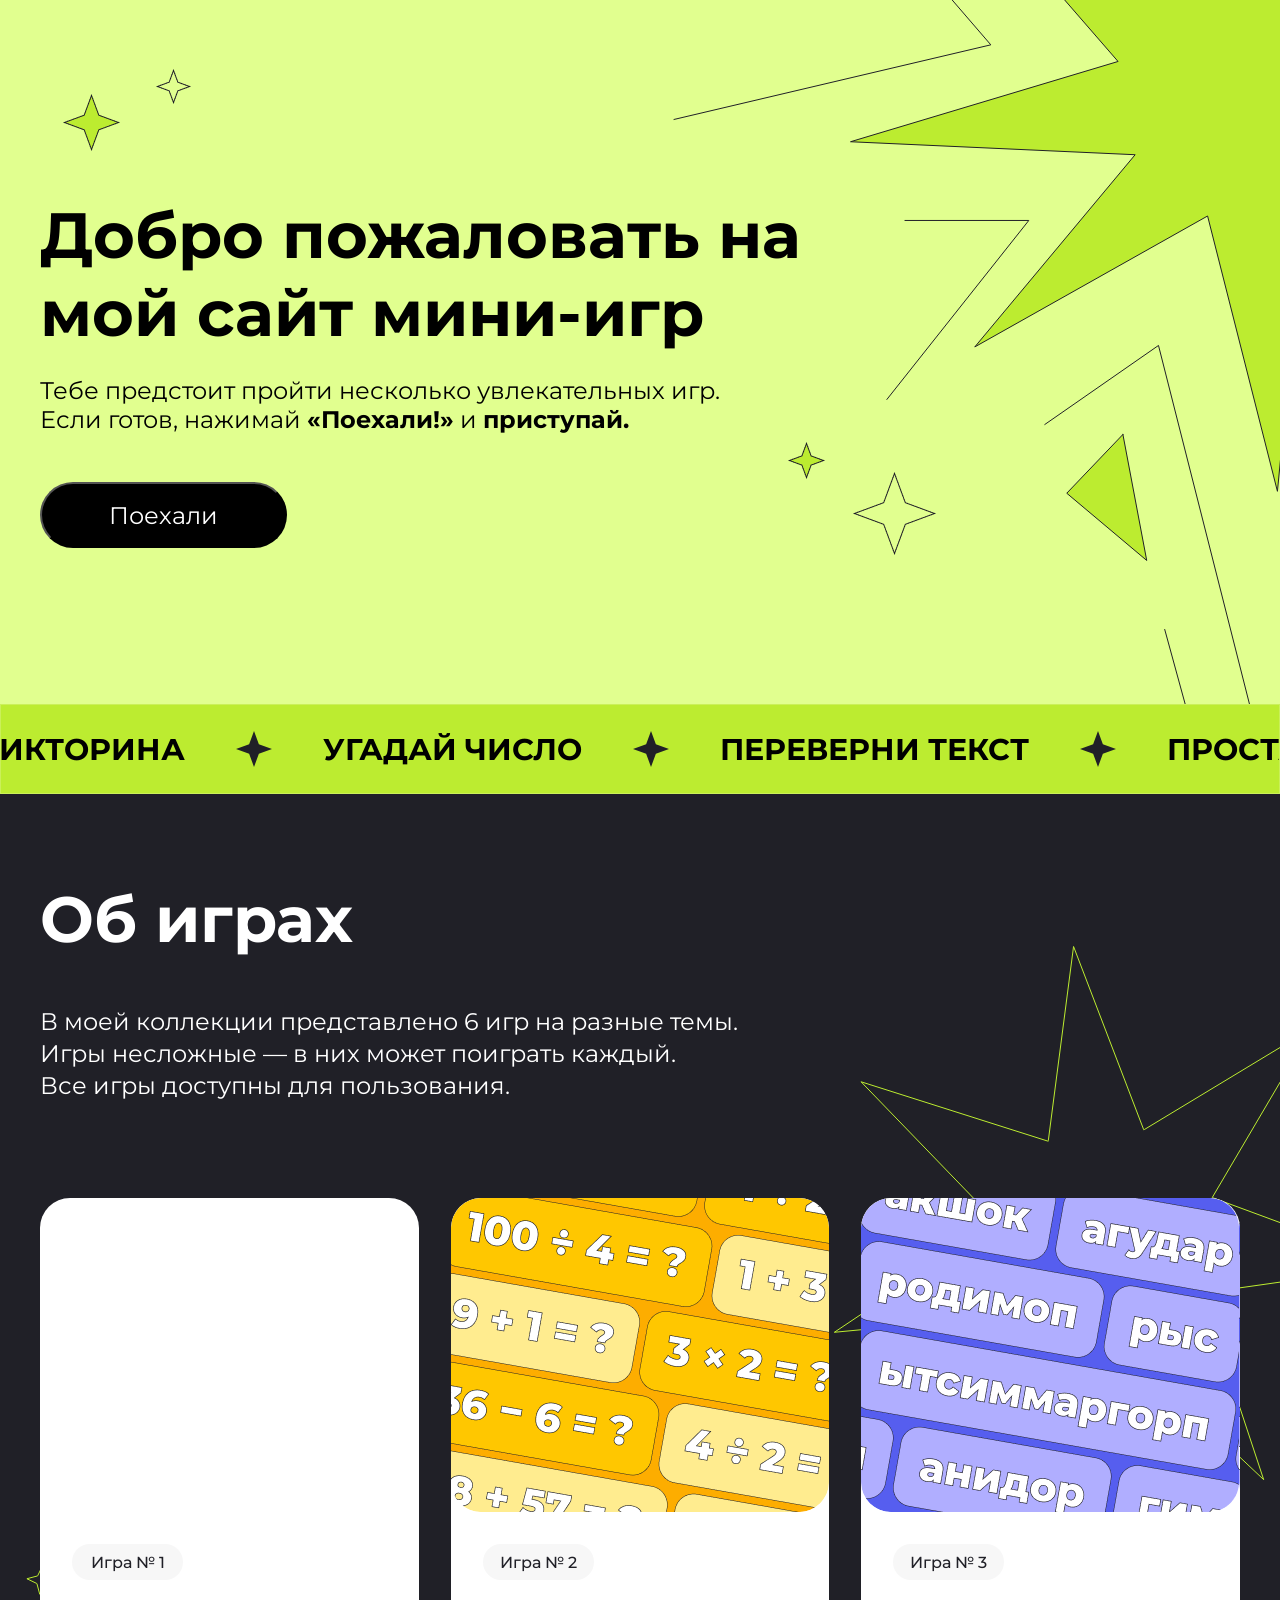
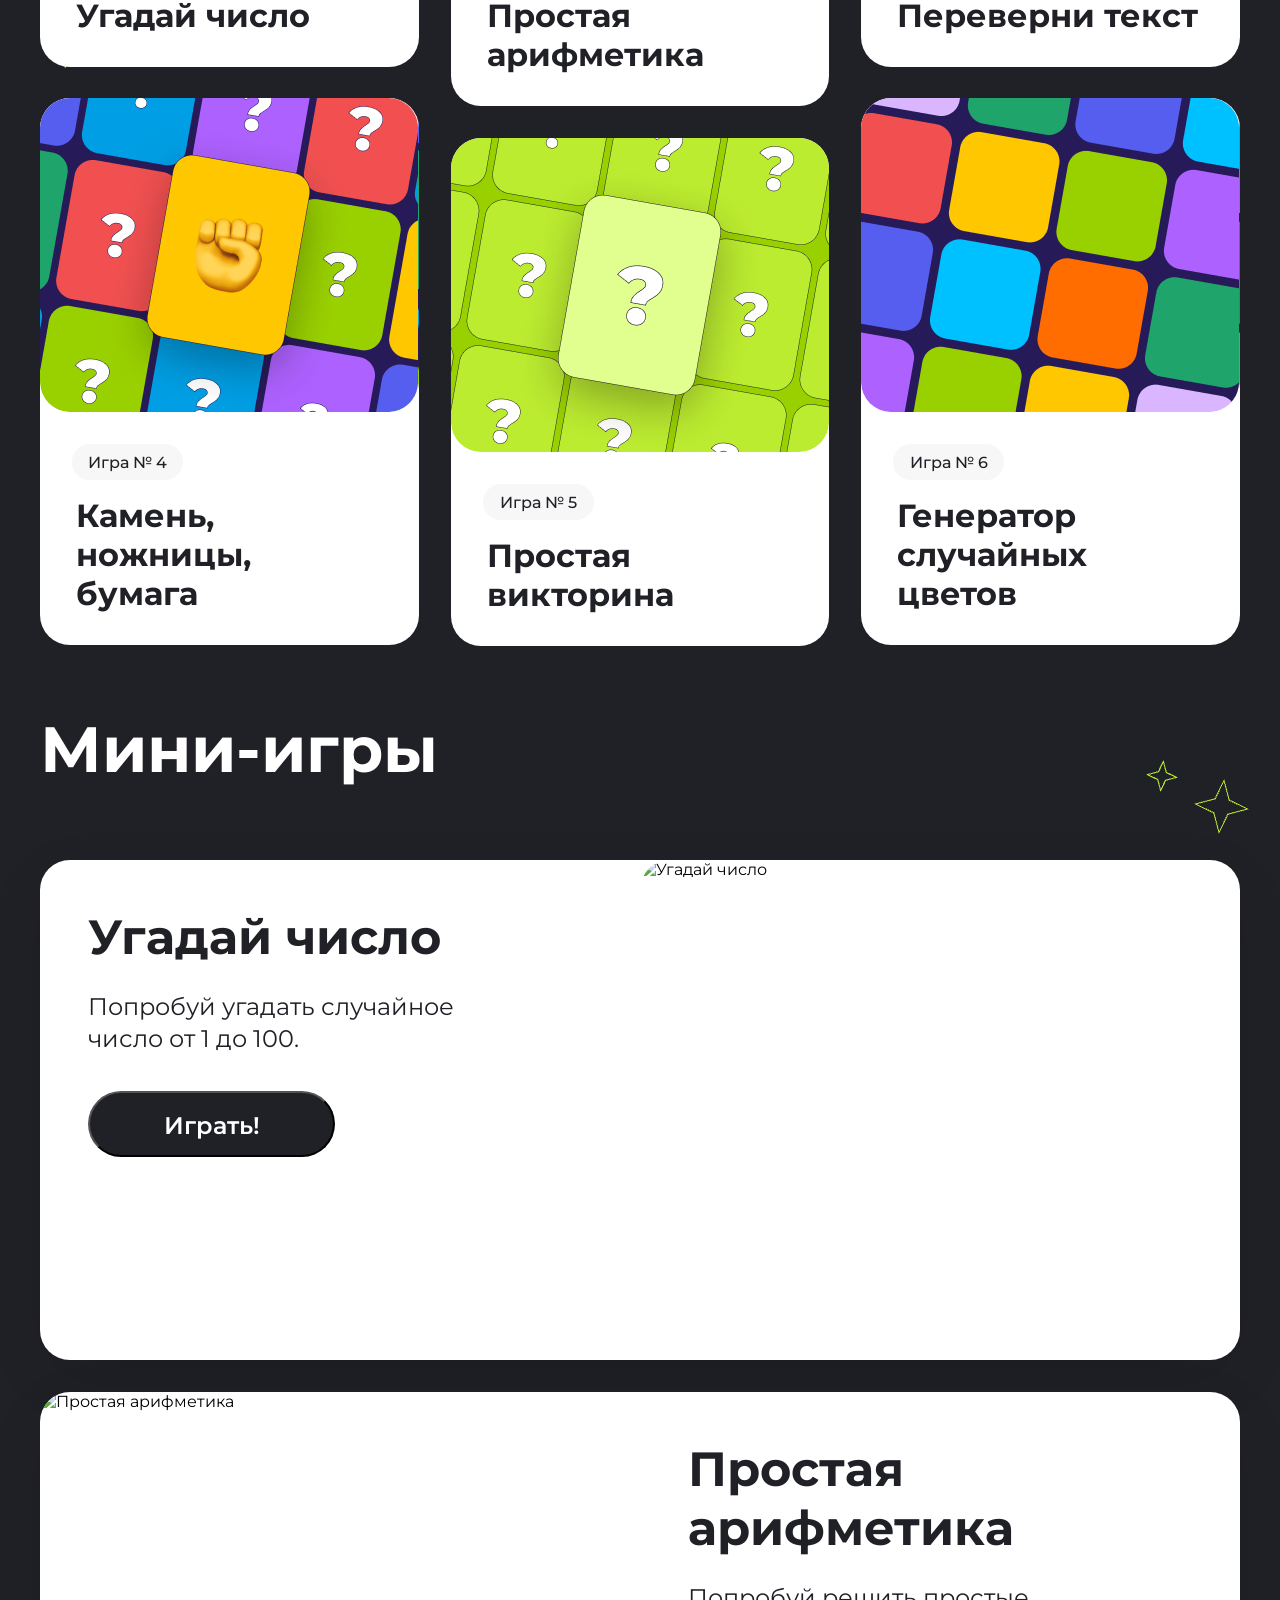
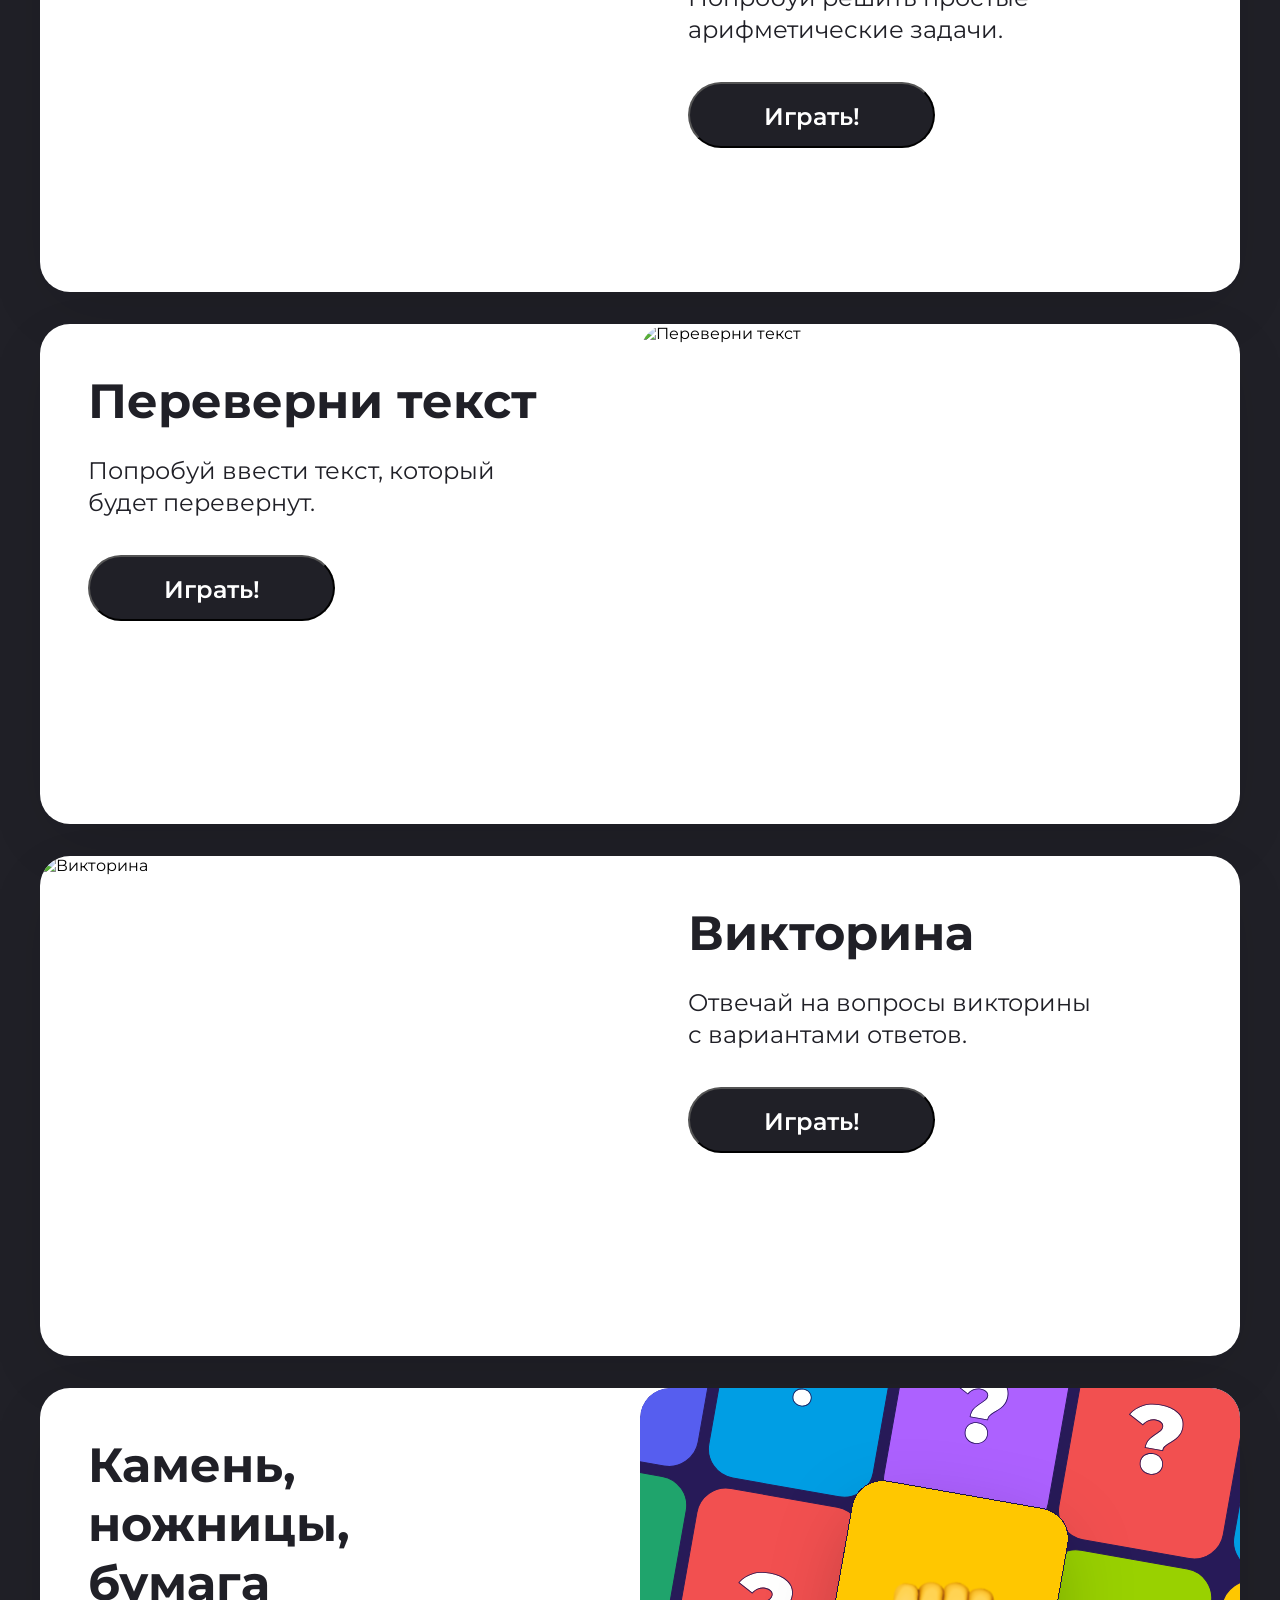
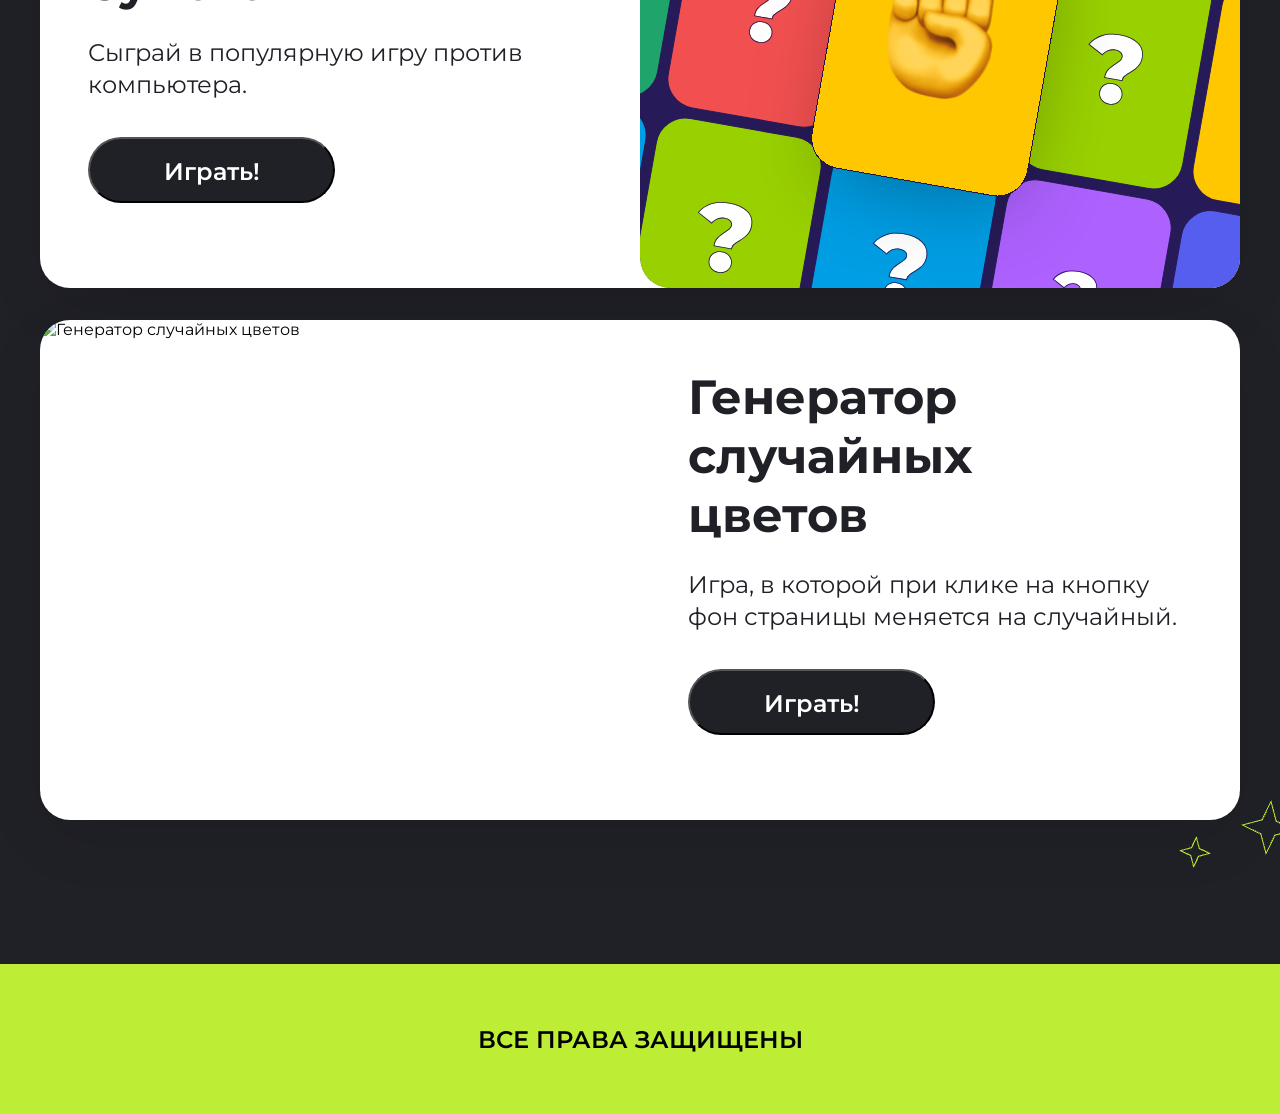
==== commit cb060927: "контрольный" ====
--- a/index.html
+++ b/index.html
@@ -12,12 +12,12 @@
 <body>
     <header class="header center">
         <section>
-            <div class="distance">
+            <article class="distance">
         <h1 class="distance__title">Добро пожаловать 
             на мой сайт мини-игр</h1>
         <p class="distance__description">Тебе предстоит пройти несколько увлекательных игр. 
             Если готов, нажимай <b>«Поехали!»</b> и <b>приступай.</b></p>
-            </div>
+            </article>
         </section>
         <form action="#play" class="form__button">
             <button class="header__button" type="submit" style="text-decoration: none; color: #ffffff;">Поехали</button>
--- a/style.css
+++ b/style.css
@@ -22,6 +22,8 @@
     padding-left: calc(50% - 600px);
     padding-right: calc(50% - 600px);
 }
+
+
 .distance__title{
     font-size: 64px;
     padding-top: 196px;
@@ -262,9 +264,11 @@
   line-height: 32px;
   text-align: left;
   margin-top: 24px;
+  margin-bottom: 36px;
+  
+
 }
 .preview-game__button {
-  margin-top: 36px;
   padding: 16px 28px 16px 28px;
   border-radius: 60px;
   background: rgb(32, 32, 39);
@@ -304,7 +308,7 @@
   text-align: center;
 }
 
-@media (max-width: 767px) {
+@media (max-width: 1029px) {
     .center {
       padding-left: 16px;
       padding-right: 16px;
@@ -317,9 +321,11 @@
       background-size: auto, 10%, 5%, 10%, 5%;
     }
 
-    .distance {
-      margin-left: 30px;
-    }
+    .distance{
+      display: grid;
+      place-items: center;
+    }
+    
     .distance__title {
       width: 262px;
       padding-top: 147px;
@@ -368,6 +374,9 @@
       .minigame {
         padding-top: 48px;
         padding-bottom: 48px;
+        display: flex;
+        justify-content: center;
+        align-items: center;
       }
       .minigame__title {
         padding-bottom: 48px;
